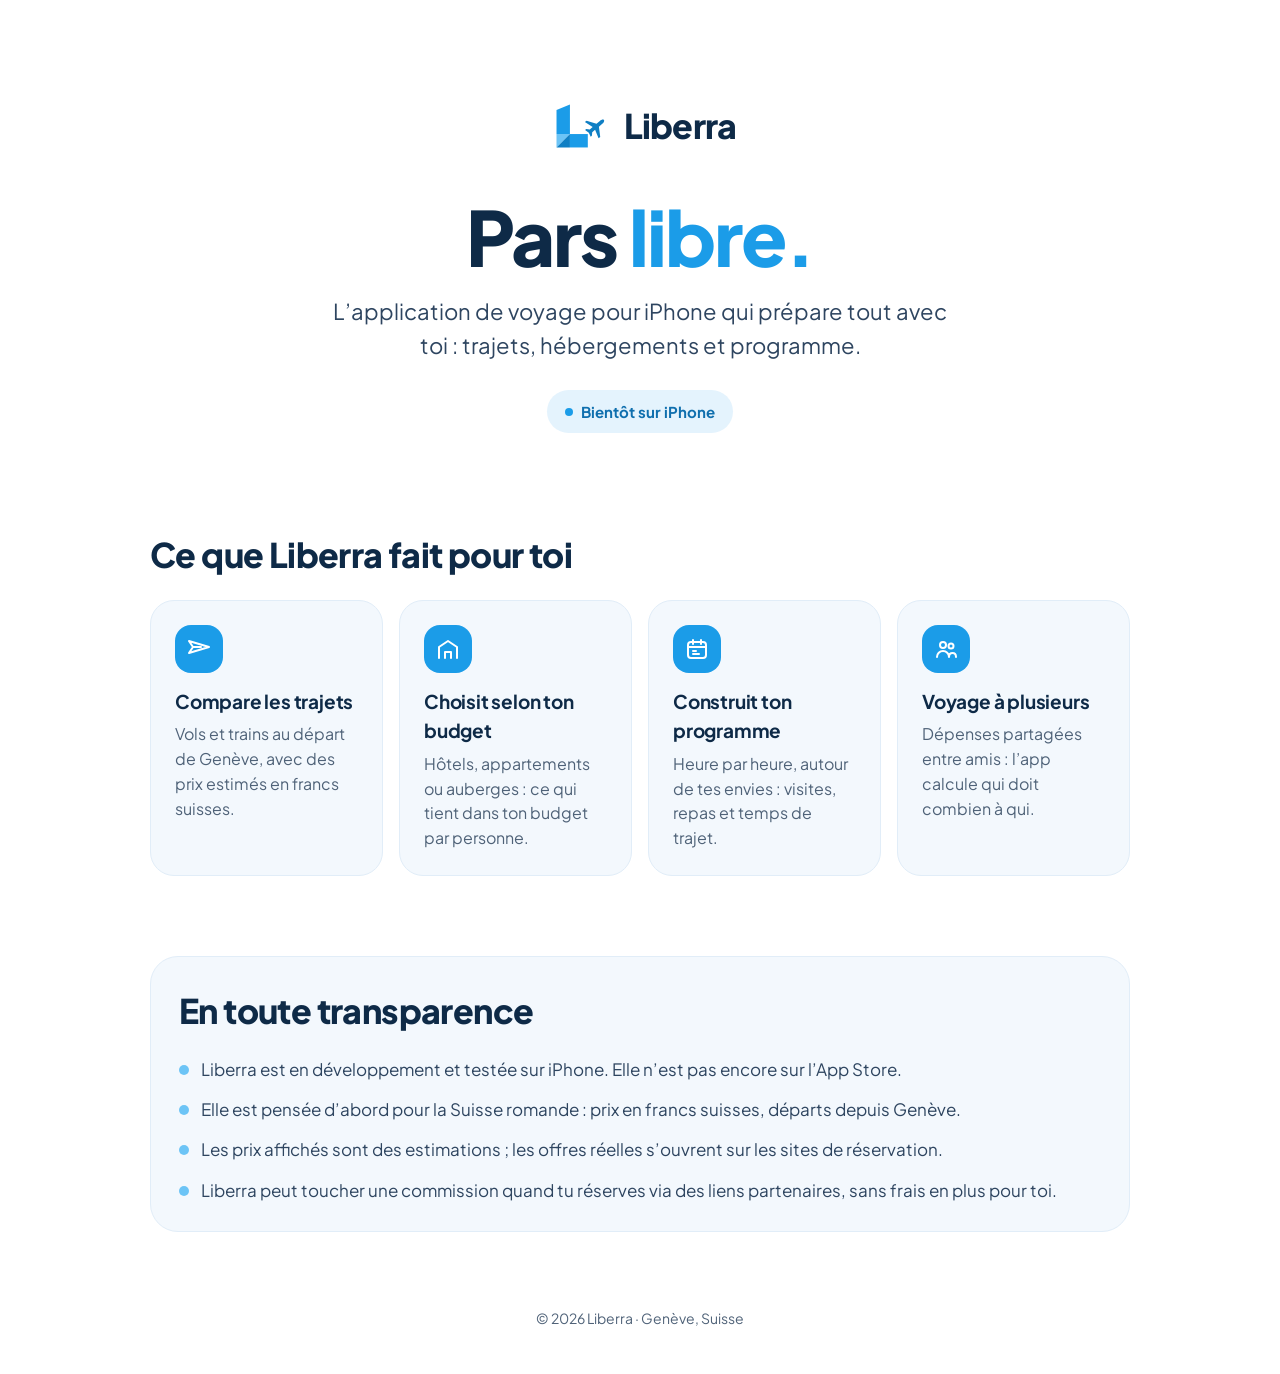
==== index.html @ d96e3d69 "Page de présentation de Liberra" ====
<!doctype html>
<html lang="fr">
<head>
  <meta charset="utf-8">
  <meta name="viewport" content="width=device-width, initial-scale=1, viewport-fit=cover">
  <title>Liberra · Pars libre.</title>
  <meta name="description" content="Liberra, l'application de voyage pour iPhone qui prépare tout avec toi : trajets, hébergements et programme. Bientôt sur iPhone.">
  <meta name="color-scheme" content="light dark">
  <meta name="theme-color" content="#FFFFFF" media="(prefers-color-scheme: light)">
  <meta name="theme-color" content="#0E2A47" media="(prefers-color-scheme: dark)">
  <meta property="og:title" content="Liberra · Pars libre.">
  <meta property="og:description" content="L'application de voyage pour iPhone qui prépare tout avec toi : trajets, hébergements et programme.">
  <meta property="og:type" content="website">
  <link rel="icon" type="image/svg+xml" href="data:image/svg+xml,%3Csvg xmlns='http://www.w3.org/2000/svg' viewBox='0 0 170 170'%3E%3Cg transform='translate(-24 3)'%3E%3Cpolygon points='52,46 82,34 82,100 52,100' fill='%231B9CE8'/%3E%3Cpolygon points='52,100 82,100 52,130' fill='%236CC4F6'/%3E%3Cpolygon points='82,100 82,130 52,130' fill='%230F7FC4'/%3E%3Cpolygon points='82,100 122,100 122,130 82,130' fill='%231B9CE8'/%3E%3Cg transform='translate(142 82) rotate(50) scale(0.7)'%3E%3Cpath d='M0 -30 C4 -30 6 -24 6 -18 L6 -4 L34 14 L34 21 L6 12 L6 24 L14 32 L14 37 L0 33 L-14 37 L-14 32 L-6 24 L-6 12 L-34 21 L-34 14 L-6 -4 L-6 -18 C-6 -24 -4 -30 0 -30 Z' fill='%230F7FC4'/%3E%3C/g%3E%3C/g%3E%3C/svg%3E">
  <link rel="preconnect" href="https://fonts.googleapis.com">
  <link rel="preconnect" href="https://fonts.gstatic.com" crossorigin>
  <link href="https://fonts.googleapis.com/css2?family=Plus+Jakarta+Sans:wght@400;500;600;700;800&display=swap" rel="stylesheet">
  <style>
    :root {
      --azur: #1B9CE8;
      --azur-clair: #6CC4F6;
      --azur-profond: #0F7FC4;
      --nuit: #0E2A47;
      --bg: #FFFFFF;
      --card: #F3F8FD;
      --edge: #E1EDF8;
      --text: #0E2A47;
      --soft: #2E4560;
      --muted: #4F6278;
      --pill-bg: #E4F3FD;
      --pill-text: #0F6FAE;
      color-scheme: light;
    }
    @media (prefers-color-scheme: dark) {
      :root {
        --bg: #0A1F35;
        --card: #11304F;
        --edge: #1C4268;
        --text: #F3F8FD;
        --soft: #D5E5F4;
        --muted: #A9C0D6;
        --pill-bg: #133B60;
        --pill-text: #8FD3FA;
        color-scheme: dark;
      }
    }
    * { box-sizing: border-box; }
    html { -webkit-text-size-adjust: 100%; }
    body {
      margin: 0;
      background: var(--bg);
      color: var(--text);
      font-family: 'Plus Jakarta Sans', -apple-system, BlinkMacSystemFont, 'Segoe UI', Roboto, Helvetica, Arial, sans-serif;
      font-size: 17px;
      line-height: 1.55;
      padding: env(safe-area-inset-top, 0) max(20px, env(safe-area-inset-right, 0)) env(safe-area-inset-bottom, 0) max(20px, env(safe-area-inset-left, 0));
    }
    main { max-width: 980px; margin: 0 auto; }
    header.hero {
      text-align: center;
      padding: 56px 0 40px;
    }
    .brand { display: inline-flex; align-items: center; gap: 4px; }
    .brand svg { width: 76px; height: 76px; }
    .brand span { font-size: 34px; font-weight: 800; letter-spacing: -0.8px; }
    h1 {
      font-size: clamp(44px, 11vw, 76px);
      line-height: 1.02;
      letter-spacing: -2px;
      font-weight: 800;
      margin: 28px 0 0;
    }
    h1 em { font-style: normal; color: var(--azur); }
    .lead {
      font-size: clamp(18px, 4.6vw, 22px);
      color: var(--soft);
      max-width: 640px;
      margin: 18px auto 0;
    }
    .pill {
      display: inline-flex;
      align-items: center;
      gap: 8px;
      margin-top: 28px;
      padding: 10px 18px;
      border-radius: 999px;
      background: var(--pill-bg);
      color: var(--pill-text);
      font-weight: 700;
      font-size: 15px;
    }
    .pill::before { content: ''; width: 8px; height: 8px; border-radius: 50%; background: var(--azur); }
    h2 {
      font-size: clamp(26px, 6vw, 34px);
      letter-spacing: -0.6px;
      margin: 0 0 18px;
      font-weight: 800;
    }
    section { padding: 28px 0; }
    .grid {
      display: grid;
      grid-template-columns: repeat(auto-fit, minmax(220px, 1fr));
      gap: 16px;
    }
    .card {
      background: var(--card);
      border: 1px solid var(--edge);
      border-radius: 24px;
      padding: 24px;
    }
    .icon {
      width: 48px;
      height: 48px;
      border-radius: 16px;
      display: grid;
      place-items: center;
      background: var(--azur);
      color: #FFFFFF;
      margin-bottom: 14px;
    }
    .icon svg { width: 24px; height: 24px; }
    .card h3 { font-size: 19px; margin: 0 0 6px; letter-spacing: -0.2px; }
    .card p { margin: 0; color: var(--muted); font-size: 16px; }
    .clear {
      background: var(--card);
      border: 1px solid var(--edge);
      border-radius: 28px;
      padding: 28px;
    }
    .clear ul { list-style: none; padding: 0; margin: 0; display: grid; gap: 14px; }
    .clear li { display: flex; gap: 12px; color: var(--soft); }
    .clear li::before {
      content: '';
      flex: none;
      width: 10px;
      height: 10px;
      margin-top: 9px;
      border-radius: 50%;
      background: var(--azur-clair);
    }
    footer {
      text-align: center;
      color: var(--muted);
      font-size: 14px;
      padding: 36px 0 44px;
    }
    @media (min-width: 760px) {
      header.hero { padding: 88px 0 56px; }
      section { padding: 40px 0; }
    }
  </style>
</head>
<body>
  <main>
    <header class="hero">
      <div class="brand" aria-label="Liberra">
        <svg xmlns="http://www.w3.org/2000/svg" viewBox="0 0 170 170" aria-hidden="true">
          <g transform="translate(-24 3)">
            <polygon points="52,46 82,34 82,100 52,100" fill="#1B9CE8"/>
            <polygon points="52,100 82,100 52,130" fill="#6CC4F6"/>
            <polygon points="82,100 82,130 52,130" fill="#0F7FC4"/>
            <polygon points="82,100 122,100 122,130 82,130" fill="#1B9CE8"/>
            <g transform="translate(142 82) rotate(50) scale(0.7)">
              <path d="M0 -30 C4 -30 6 -24 6 -18 L6 -4 L34 14 L34 21 L6 12 L6 24 L14 32 L14 37 L0 33 L-14 37 L-14 32 L-6 24 L-6 12 L-34 21 L-34 14 L-6 -4 L-6 -18 C-6 -24 -4 -30 0 -30 Z" fill="#0F7FC4"/>
            </g>
          </g>
        </svg>
        <span>Liberra</span>
      </div>
      <h1>Pars <em>libre.</em></h1>
      <p class="lead">L’application de voyage pour iPhone qui prépare tout avec toi&nbsp;: trajets, hébergements et programme.</p>
      <div class="pill">Bientôt sur iPhone</div>
    </header>

    <section aria-labelledby="fonctions">
      <h2 id="fonctions">Ce que Liberra fait pour toi</h2>
      <div class="grid">
        <article class="card">
          <div class="icon" aria-hidden="true">
            <svg viewBox="0 0 24 24" fill="none" stroke="currentColor" stroke-width="2" stroke-linecap="round" stroke-linejoin="round"><path d="M2 16l20-6-20-6 4 6-4 6z"/><path d="M6 10h8"/></svg>
          </div>
          <h3>Compare les trajets</h3>
          <p>Vols et trains au départ de Genève, avec des prix estimés en francs suisses.</p>
        </article>
        <article class="card">
          <div class="icon" aria-hidden="true">
            <svg viewBox="0 0 24 24" fill="none" stroke="currentColor" stroke-width="2" stroke-linecap="round" stroke-linejoin="round"><path d="M3 21V10l9-6 9 6v11"/><path d="M9 21v-6h6v6"/></svg>
          </div>
          <h3>Choisit selon ton budget</h3>
          <p>Hôtels, appartements ou auberges : ce qui tient dans ton budget par personne.</p>
        </article>
        <article class="card">
          <div class="icon" aria-hidden="true">
            <svg viewBox="0 0 24 24" fill="none" stroke="currentColor" stroke-width="2" stroke-linecap="round" stroke-linejoin="round"><rect x="3" y="5" width="18" height="16" rx="3"/><path d="M3 10h18M8 3v4M16 3v4M8 14h3M8 17h6"/></svg>
          </div>
          <h3>Construit ton programme</h3>
          <p>Heure par heure, autour de tes envies : visites, repas et temps de trajet.</p>
        </article>
        <article class="card">
          <div class="icon" aria-hidden="true">
            <svg viewBox="0 0 24 24" fill="none" stroke="currentColor" stroke-width="2" stroke-linecap="round" stroke-linejoin="round"><circle cx="9" cy="8" r="3"/><circle cx="17" cy="9" r="2.5"/><path d="M3 20c0-3.3 2.7-6 6-6s6 2.7 6 6M15 20c0-2.2 1.3-4 3.5-4S22 17.8 22 20"/></svg>
          </div>
          <h3>Voyage à plusieurs</h3>
          <p>Dépenses partagées entre amis : l’app calcule qui doit combien à qui.</p>
        </article>
      </div>
    </section>

    <section aria-labelledby="transparence">
      <div class="clear">
        <h2 id="transparence">En toute transparence</h2>
        <ul>
          <li>Liberra est en développement et testée sur iPhone. Elle n’est pas encore sur l’App Store.</li>
          <li>Elle est pensée d’abord pour la Suisse romande : prix en francs suisses, départs depuis Genève.</li>
          <li>Les prix affichés sont des estimations ; les offres réelles s’ouvrent sur les sites de réservation.</li>
          <li>Liberra peut toucher une commission quand tu réserves via des liens partenaires, sans frais en plus pour toi.</li>
        </ul>
      </div>
    </section>
  </main>
  <footer>© 2026 Liberra · Genève, Suisse</footer>
</body>
</html>
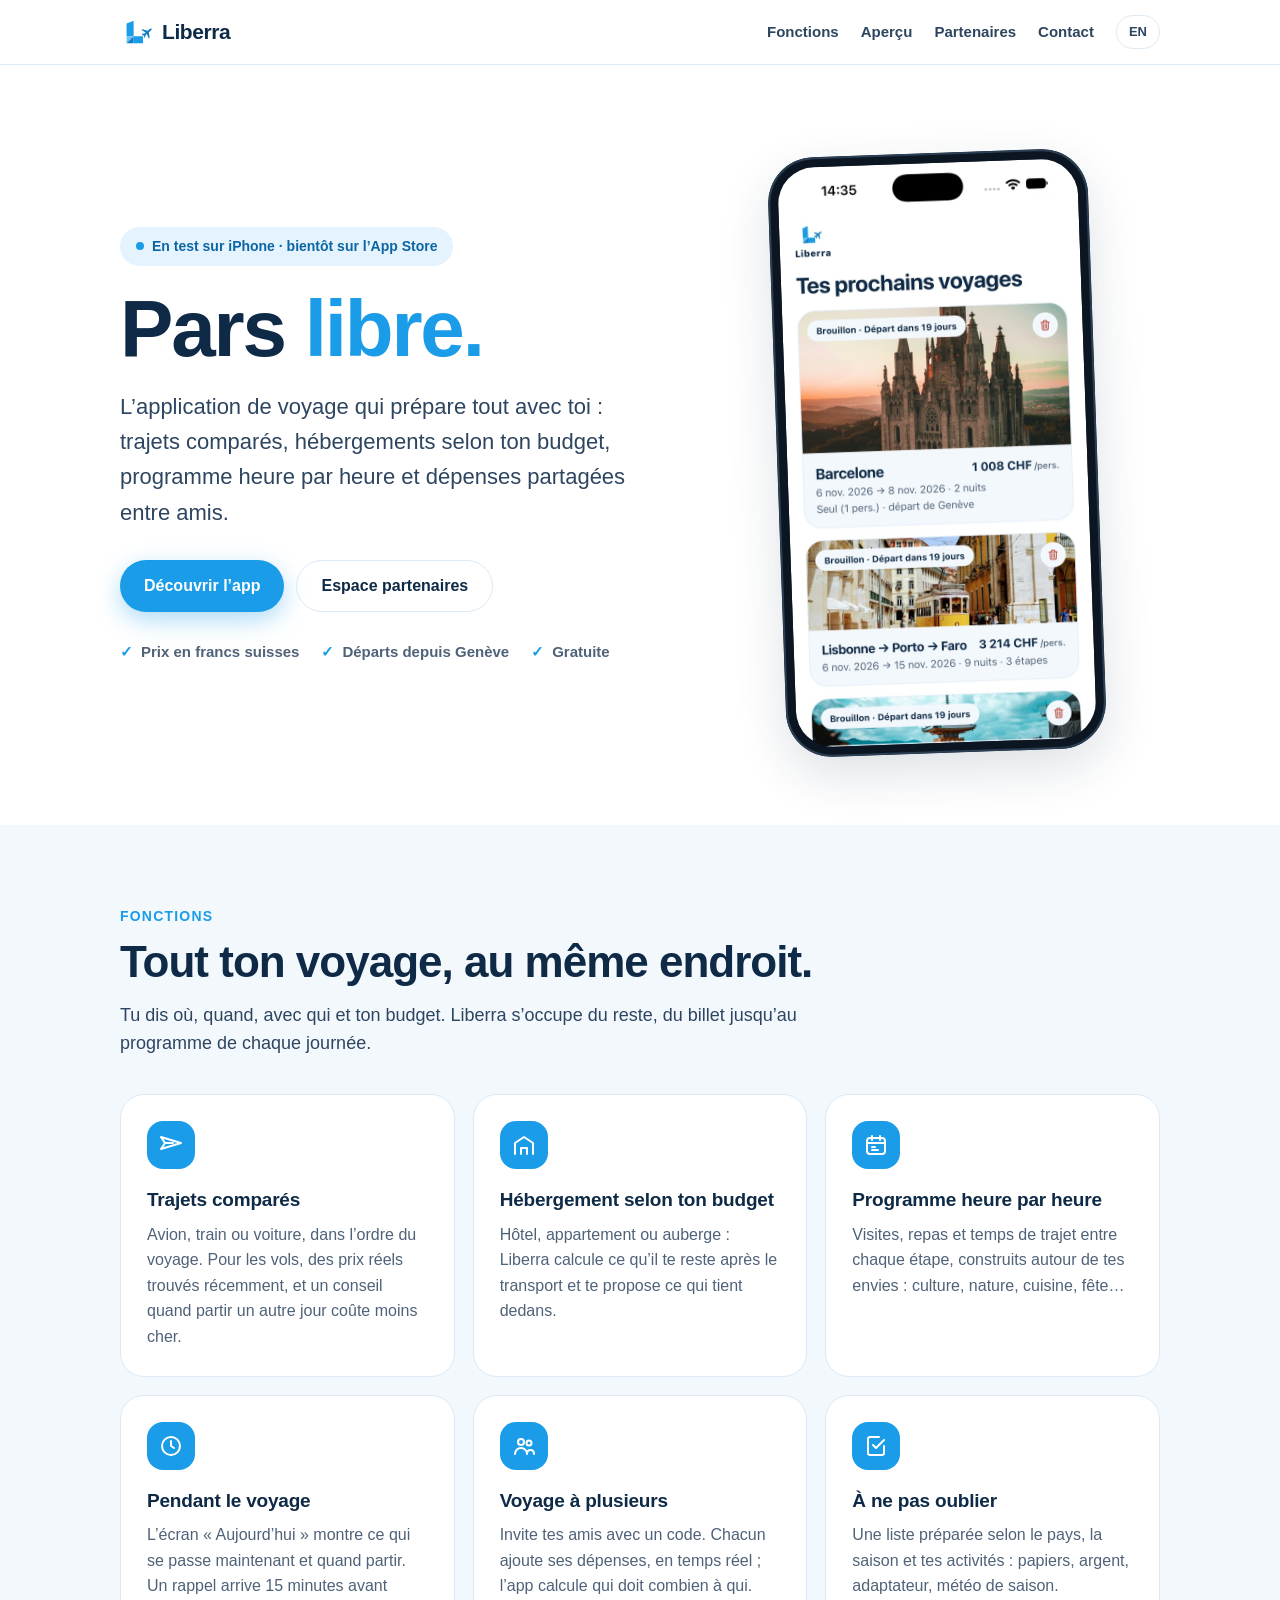
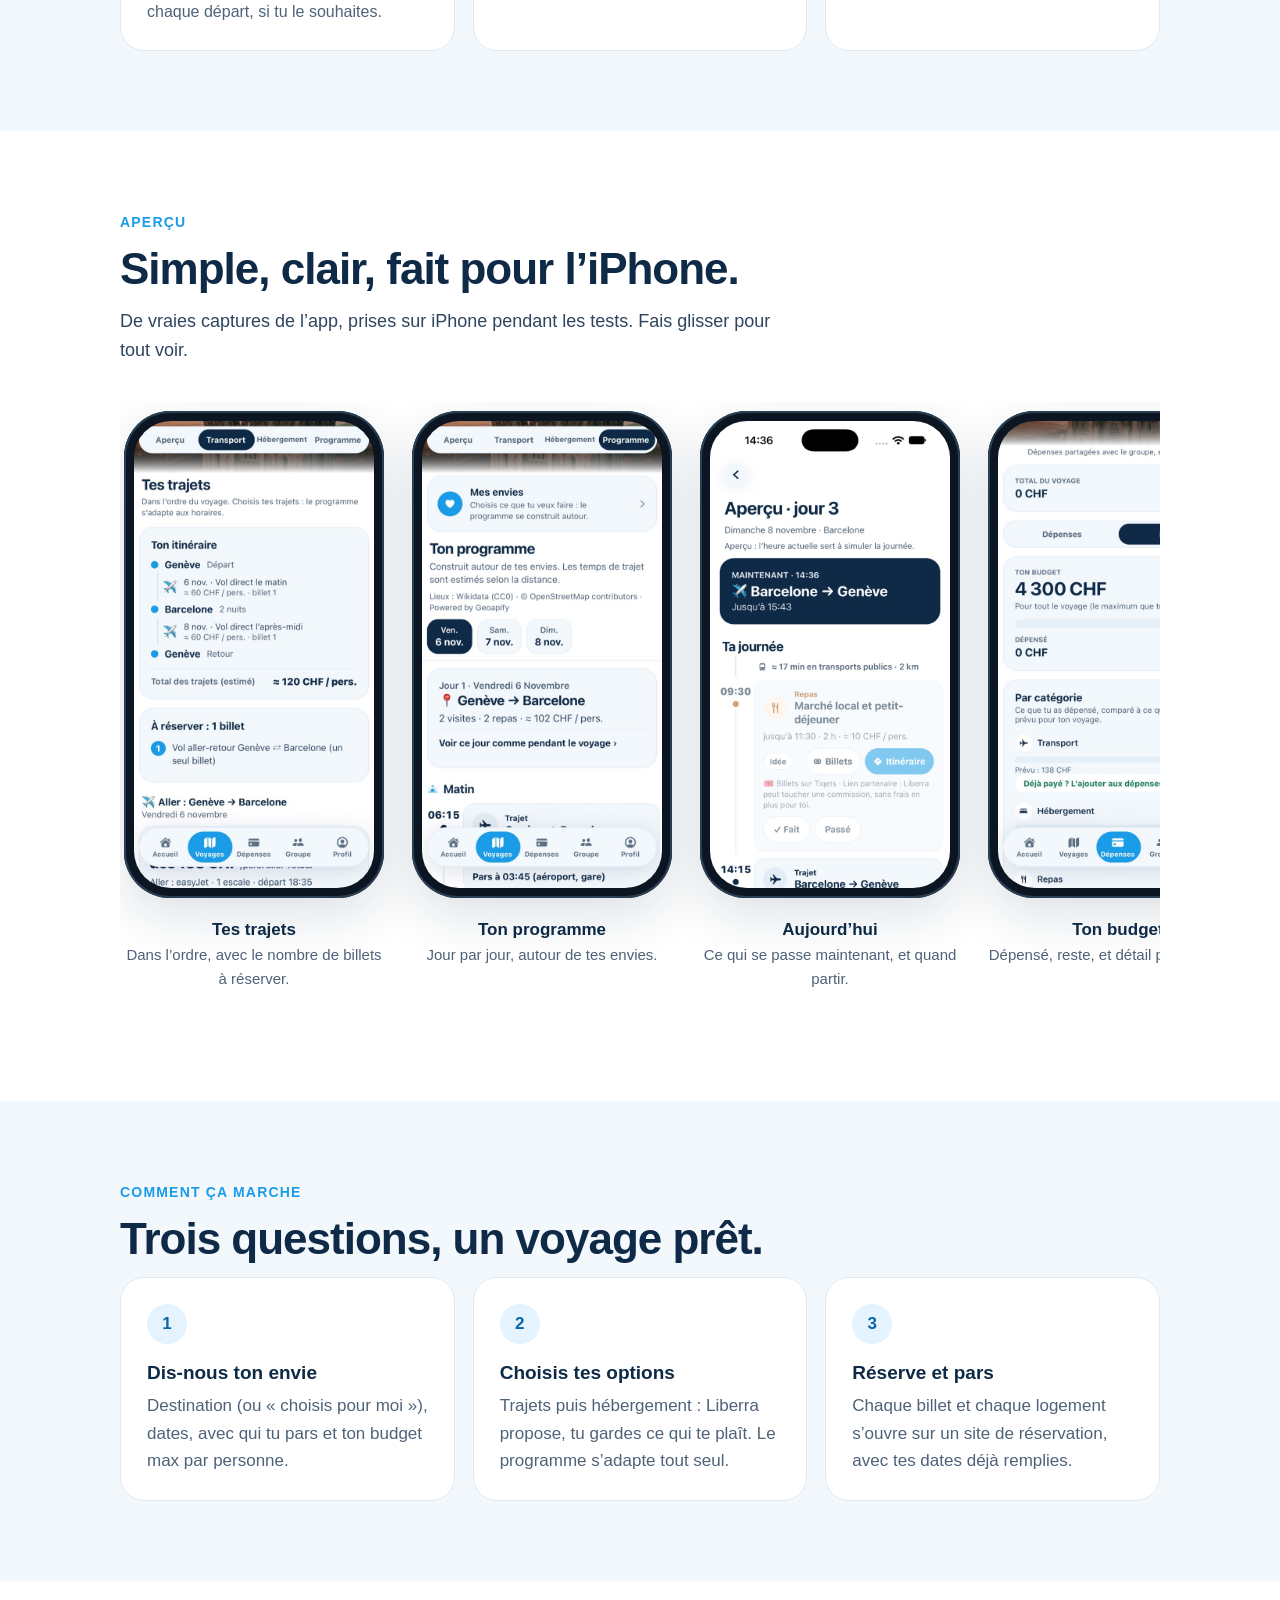
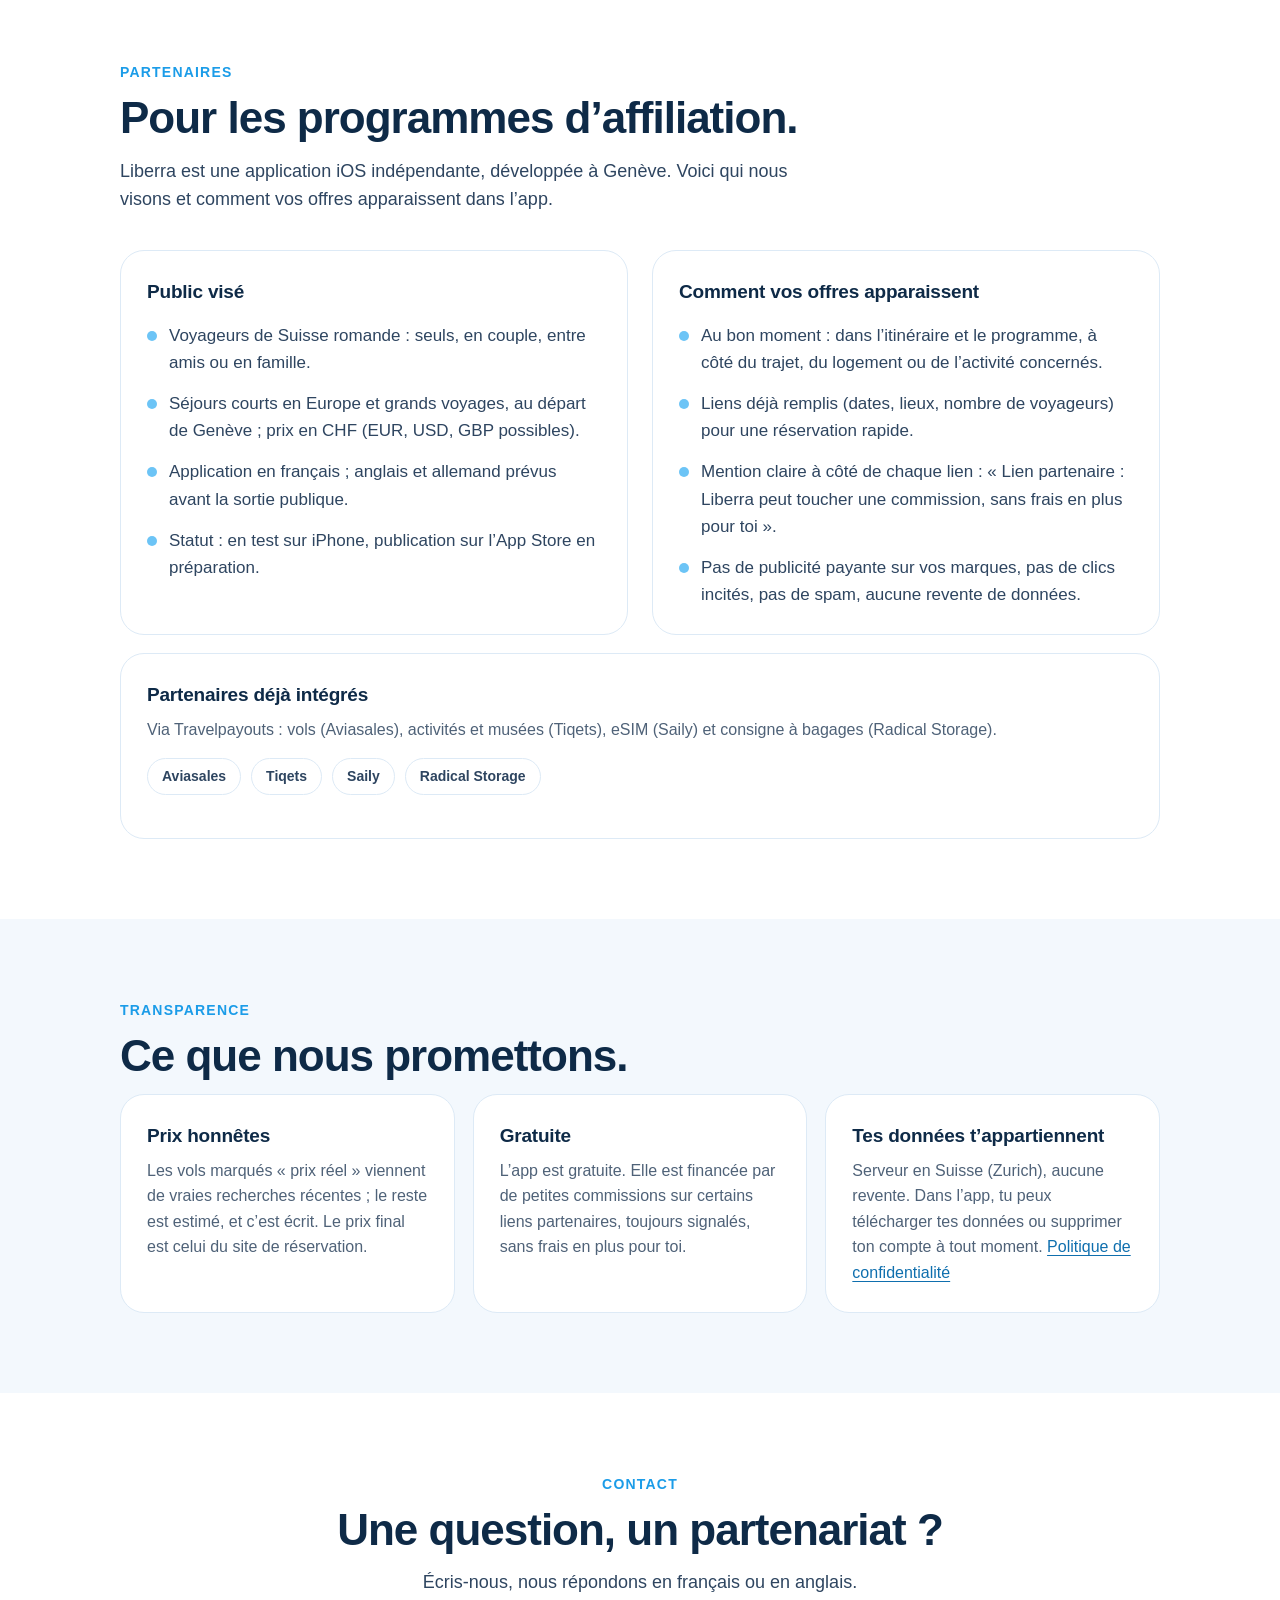
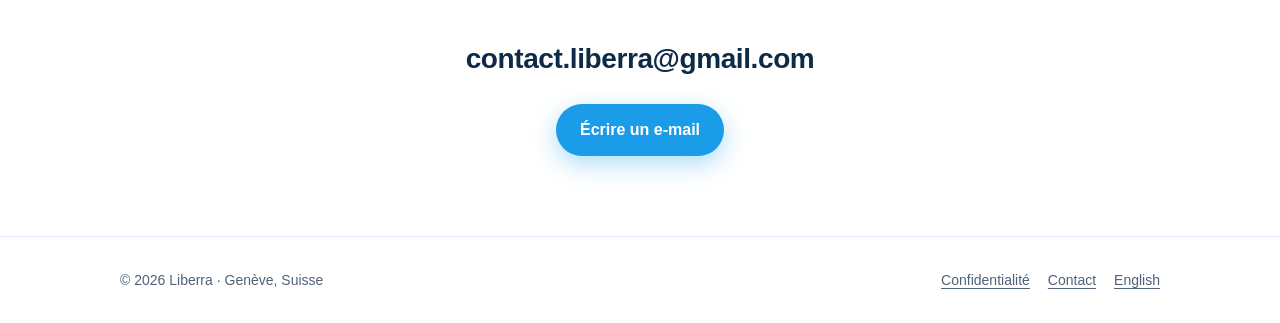
==== commit 58900436: "Page complète : français et anglais, captures de l'app, espace partenaires, contact, politique de co" ====
--- a/index.html
+++ b/index.html
@@ -4,220 +4,206 @@
   <meta charset="utf-8">
   <meta name="viewport" content="width=device-width, initial-scale=1, viewport-fit=cover">
   <title>Liberra · Pars libre.</title>
-  <meta name="description" content="Liberra, l'application de voyage pour iPhone qui prépare tout avec toi : trajets, hébergements et programme. Bientôt sur iPhone.">
+  <meta name="description" content="Liberra, l’application de voyage pour iPhone : trajets comparés, hébergements selon ton budget, programme heure par heure et dépenses partagées entre amis.">
   <meta name="color-scheme" content="light dark">
   <meta name="theme-color" content="#FFFFFF" media="(prefers-color-scheme: light)">
-  <meta name="theme-color" content="#0E2A47" media="(prefers-color-scheme: dark)">
+  <meta name="theme-color" content="#0A1520" media="(prefers-color-scheme: dark)">
   <meta property="og:title" content="Liberra · Pars libre.">
-  <meta property="og:description" content="L'application de voyage pour iPhone qui prépare tout avec toi : trajets, hébergements et programme.">
+  <meta property="og:description" content="L’application de voyage pour iPhone qui prépare tout avec toi : trajets, hébergements, programme et dépenses du groupe.">
   <meta property="og:type" content="website">
+  <meta property="og:image" content="https://waly2007.github.io/liberra-site/img/accueil.jpg">
+  <link rel="alternate" hreflang="fr" href="https://waly2007.github.io/liberra-site/">
+  <link rel="alternate" hreflang="en" href="https://waly2007.github.io/liberra-site/en/">
   <link rel="icon" type="image/svg+xml" href="data:image/svg+xml,%3Csvg xmlns='http://www.w3.org/2000/svg' viewBox='0 0 170 170'%3E%3Cg transform='translate(-24 3)'%3E%3Cpolygon points='52,46 82,34 82,100 52,100' fill='%231B9CE8'/%3E%3Cpolygon points='52,100 82,100 52,130' fill='%236CC4F6'/%3E%3Cpolygon points='82,100 82,130 52,130' fill='%230F7FC4'/%3E%3Cpolygon points='82,100 122,100 122,130 82,130' fill='%231B9CE8'/%3E%3Cg transform='translate(142 82) rotate(50) scale(0.7)'%3E%3Cpath d='M0 -30 C4 -30 6 -24 6 -18 L6 -4 L34 14 L34 21 L6 12 L6 24 L14 32 L14 37 L0 33 L-14 37 L-14 32 L-6 24 L-6 12 L-34 21 L-34 14 L-6 -4 L-6 -18 C-6 -24 -4 -30 0 -30 Z' fill='%230F7FC4'/%3E%3C/g%3E%3C/g%3E%3C/svg%3E">
-  <link rel="preconnect" href="https://fonts.googleapis.com">
-  <link rel="preconnect" href="https://fonts.gstatic.com" crossorigin>
-  <link href="https://fonts.googleapis.com/css2?family=Plus+Jakarta+Sans:wght@400;500;600;700;800&display=swap" rel="stylesheet">
-  <style>
-    :root {
-      --azur: #1B9CE8;
-      --azur-clair: #6CC4F6;
-      --azur-profond: #0F7FC4;
-      --nuit: #0E2A47;
-      --bg: #FFFFFF;
-      --card: #F3F8FD;
-      --edge: #E1EDF8;
-      --text: #0E2A47;
-      --soft: #2E4560;
-      --muted: #4F6278;
-      --pill-bg: #E4F3FD;
-      --pill-text: #0F6FAE;
-      color-scheme: light;
-    }
-    @media (prefers-color-scheme: dark) {
-      :root {
-        --bg: #0A1F35;
-        --card: #11304F;
-        --edge: #1C4268;
-        --text: #F3F8FD;
-        --soft: #D5E5F4;
-        --muted: #A9C0D6;
-        --pill-bg: #133B60;
-        --pill-text: #8FD3FA;
-        color-scheme: dark;
-      }
-    }
-    * { box-sizing: border-box; }
-    html { -webkit-text-size-adjust: 100%; }
-    body {
-      margin: 0;
-      background: var(--bg);
-      color: var(--text);
-      font-family: 'Plus Jakarta Sans', -apple-system, BlinkMacSystemFont, 'Segoe UI', Roboto, Helvetica, Arial, sans-serif;
-      font-size: 17px;
-      line-height: 1.55;
-      padding: env(safe-area-inset-top, 0) max(20px, env(safe-area-inset-right, 0)) env(safe-area-inset-bottom, 0) max(20px, env(safe-area-inset-left, 0));
-    }
-    main { max-width: 980px; margin: 0 auto; }
-    header.hero {
-      text-align: center;
-      padding: 56px 0 40px;
-    }
-    .brand { display: inline-flex; align-items: center; gap: 4px; }
-    .brand svg { width: 76px; height: 76px; }
-    .brand span { font-size: 34px; font-weight: 800; letter-spacing: -0.8px; }
-    h1 {
-      font-size: clamp(44px, 11vw, 76px);
-      line-height: 1.02;
-      letter-spacing: -2px;
-      font-weight: 800;
-      margin: 28px 0 0;
-    }
-    h1 em { font-style: normal; color: var(--azur); }
-    .lead {
-      font-size: clamp(18px, 4.6vw, 22px);
-      color: var(--soft);
-      max-width: 640px;
-      margin: 18px auto 0;
-    }
-    .pill {
-      display: inline-flex;
-      align-items: center;
-      gap: 8px;
-      margin-top: 28px;
-      padding: 10px 18px;
-      border-radius: 999px;
-      background: var(--pill-bg);
-      color: var(--pill-text);
-      font-weight: 700;
-      font-size: 15px;
-    }
-    .pill::before { content: ''; width: 8px; height: 8px; border-radius: 50%; background: var(--azur); }
-    h2 {
-      font-size: clamp(26px, 6vw, 34px);
-      letter-spacing: -0.6px;
-      margin: 0 0 18px;
-      font-weight: 800;
-    }
-    section { padding: 28px 0; }
-    .grid {
-      display: grid;
-      grid-template-columns: repeat(auto-fit, minmax(220px, 1fr));
-      gap: 16px;
-    }
-    .card {
-      background: var(--card);
-      border: 1px solid var(--edge);
-      border-radius: 24px;
-      padding: 24px;
-    }
-    .icon {
-      width: 48px;
-      height: 48px;
-      border-radius: 16px;
-      display: grid;
-      place-items: center;
-      background: var(--azur);
-      color: #FFFFFF;
-      margin-bottom: 14px;
-    }
-    .icon svg { width: 24px; height: 24px; }
-    .card h3 { font-size: 19px; margin: 0 0 6px; letter-spacing: -0.2px; }
-    .card p { margin: 0; color: var(--muted); font-size: 16px; }
-    .clear {
-      background: var(--card);
-      border: 1px solid var(--edge);
-      border-radius: 28px;
-      padding: 28px;
-    }
-    .clear ul { list-style: none; padding: 0; margin: 0; display: grid; gap: 14px; }
-    .clear li { display: flex; gap: 12px; color: var(--soft); }
-    .clear li::before {
-      content: '';
-      flex: none;
-      width: 10px;
-      height: 10px;
-      margin-top: 9px;
-      border-radius: 50%;
-      background: var(--azur-clair);
-    }
-    footer {
-      text-align: center;
-      color: var(--muted);
-      font-size: 14px;
-      padding: 36px 0 44px;
-    }
-    @media (min-width: 760px) {
-      header.hero { padding: 88px 0 56px; }
-      section { padding: 40px 0; }
-    }
-  </style>
+  <link rel="stylesheet" href="style.css?v=2">
 </head>
 <body>
+  <header class="top">
+    <div class="wrap">
+      <a class="logo" href="#" aria-label="Liberra, accueil">
+        <svg xmlns="http://www.w3.org/2000/svg" viewBox="0 0 170 170" aria-hidden="true"><g transform="translate(-24 3)"><polygon points="52,46 82,34 82,100 52,100" fill="#1B9CE8"/><polygon points="52,100 82,100 52,130" fill="#6CC4F6"/><polygon points="82,100 82,130 52,130" fill="#0F7FC4"/><polygon points="82,100 122,100 122,130 82,130" fill="#1B9CE8"/><g transform="translate(142 82) rotate(50) scale(0.7)"><path d="M0 -30 C4 -30 6 -24 6 -18 L6 -4 L34 14 L34 21 L6 12 L6 24 L14 32 L14 37 L0 33 L-14 37 L-14 32 L-6 24 L-6 12 L-34 21 L-34 14 L-6 -4 L-6 -18 C-6 -24 -4 -30 0 -30 Z" fill="#0F7FC4"/></g></g></svg>
+        Liberra
+      </a>
+      <nav class="nav" aria-label="Menu">
+        <a class="hide-sm" href="#fonctions">Fonctions</a>
+        <a class="hide-sm" href="#apercu">Aperçu</a>
+        <a class="hide-sm" href="#partenaires">Partenaires</a>
+        <a href="#contact">Contact</a>
+        <a class="lang" href="en/" hreflang="en" lang="en">EN</a>
+      </nav>
+    </div>
+  </header>
+
   <main>
-    <header class="hero">
-      <div class="brand" aria-label="Liberra">
-        <svg xmlns="http://www.w3.org/2000/svg" viewBox="0 0 170 170" aria-hidden="true">
-          <g transform="translate(-24 3)">
-            <polygon points="52,46 82,34 82,100 52,100" fill="#1B9CE8"/>
-            <polygon points="52,100 82,100 52,130" fill="#6CC4F6"/>
-            <polygon points="82,100 82,130 52,130" fill="#0F7FC4"/>
-            <polygon points="82,100 122,100 122,130 82,130" fill="#1B9CE8"/>
-            <g transform="translate(142 82) rotate(50) scale(0.7)">
-              <path d="M0 -30 C4 -30 6 -24 6 -18 L6 -4 L34 14 L34 21 L6 12 L6 24 L14 32 L14 37 L0 33 L-14 37 L-14 32 L-6 24 L-6 12 L-34 21 L-34 14 L-6 -4 L-6 -18 C-6 -24 -4 -30 0 -30 Z" fill="#0F7FC4"/>
-            </g>
-          </g>
-        </svg>
-        <span>Liberra</span>
-      </div>
-      <h1>Pars <em>libre.</em></h1>
-      <p class="lead">L’application de voyage pour iPhone qui prépare tout avec toi&nbsp;: trajets, hébergements et programme.</p>
-      <div class="pill">Bientôt sur iPhone</div>
-    </header>
-
-    <section aria-labelledby="fonctions">
-      <h2 id="fonctions">Ce que Liberra fait pour toi</h2>
-      <div class="grid">
-        <article class="card">
-          <div class="icon" aria-hidden="true">
-            <svg viewBox="0 0 24 24" fill="none" stroke="currentColor" stroke-width="2" stroke-linecap="round" stroke-linejoin="round"><path d="M2 16l20-6-20-6 4 6-4 6z"/><path d="M6 10h8"/></svg>
+    <section class="hero">
+      <div class="wrap">
+        <div>
+          <span class="eyebrow">En test sur iPhone · bientôt sur l’App Store</span>
+          <h1>Pars <em>libre.</em></h1>
+          <p class="lead">L’application de voyage qui prépare tout avec toi&nbsp;: trajets comparés, hébergements selon ton budget, programme heure par heure et dépenses partagées entre amis.</p>
+          <div class="actions">
+            <a class="btn primary" href="#apercu">Découvrir l’app</a>
+            <a class="btn ghost" href="#partenaires">Espace partenaires</a>
           </div>
-          <h3>Compare les trajets</h3>
-          <p>Vols et trains au départ de Genève, avec des prix estimés en francs suisses.</p>
+          <ul class="facts">
+            <li>Prix en francs suisses</li>
+            <li>Départs depuis Genève</li>
+            <li>Gratuite</li>
+          </ul>
+        </div>
+        <div class="phone"><img src="img/accueil.jpg" width="640" height="1391" alt="Écran d’accueil de Liberra : les prochains voyages (Barcelone, Lisbonne, Porto, Faro) avec leur prix par personne."></div>
+      </div>
+    </section>
+
+    <section id="fonctions" class="alt">
+      <div class="wrap">
+        <p class="kicker">Fonctions</p>
+        <h2>Tout ton voyage, au même endroit.</h2>
+        <p class="intro">Tu dis où, quand, avec qui et ton budget. Liberra s’occupe du reste, du billet jusqu’au programme de chaque journée.</p>
+        <div class="grid">
+          <article class="card">
+            <div class="icon" aria-hidden="true"><svg viewBox="0 0 24 24" fill="none" stroke="currentColor" stroke-width="2" stroke-linecap="round" stroke-linejoin="round"><path d="M2 16l20-6-20-6 4 6-4 6z"/><path d="M6 10h8"/></svg></div>
+            <h3>Trajets comparés</h3>
+            <p>Avion, train ou voiture, dans l’ordre du voyage. Pour les vols, des prix réels trouvés récemment, et un conseil quand partir un autre jour coûte moins cher.</p>
+          </article>
+          <article class="card">
+            <div class="icon" aria-hidden="true"><svg viewBox="0 0 24 24" fill="none" stroke="currentColor" stroke-width="2" stroke-linecap="round" stroke-linejoin="round"><path d="M3 21V10l9-6 9 6v11"/><path d="M9 21v-6h6v6"/></svg></div>
+            <h3>Hébergement selon ton budget</h3>
+            <p>Hôtel, appartement ou auberge&nbsp;: Liberra calcule ce qu’il te reste après le transport et te propose ce qui tient dedans.</p>
+          </article>
+          <article class="card">
+            <div class="icon" aria-hidden="true"><svg viewBox="0 0 24 24" fill="none" stroke="currentColor" stroke-width="2" stroke-linecap="round" stroke-linejoin="round"><rect x="3" y="5" width="18" height="16" rx="3"/><path d="M3 10h18M8 3v4M16 3v4M8 14h3M8 17h6"/></svg></div>
+            <h3>Programme heure par heure</h3>
+            <p>Visites, repas et temps de trajet entre chaque étape, construits autour de tes envies&nbsp;: culture, nature, cuisine, fête…</p>
+          </article>
+          <article class="card">
+            <div class="icon" aria-hidden="true"><svg viewBox="0 0 24 24" fill="none" stroke="currentColor" stroke-width="2" stroke-linecap="round" stroke-linejoin="round"><circle cx="12" cy="12" r="9"/><path d="M12 7v5l3 2"/></svg></div>
+            <h3>Pendant le voyage</h3>
+            <p>L’écran «&nbsp;Aujourd’hui&nbsp;» montre ce qui se passe maintenant et quand partir. Un rappel arrive 15 minutes avant chaque départ, si tu le souhaites.</p>
+          </article>
+          <article class="card">
+            <div class="icon" aria-hidden="true"><svg viewBox="0 0 24 24" fill="none" stroke="currentColor" stroke-width="2" stroke-linecap="round" stroke-linejoin="round"><circle cx="9" cy="8" r="3"/><circle cx="17" cy="9" r="2.5"/><path d="M3 20c0-3.3 2.7-6 6-6s6 2.7 6 6M15 20c0-2.2 1.3-4 3.5-4S22 17.8 22 20"/></svg></div>
+            <h3>Voyage à plusieurs</h3>
+            <p>Invite tes amis avec un code. Chacun ajoute ses dépenses, en temps réel&nbsp;; l’app calcule qui doit combien à qui.</p>
+          </article>
+          <article class="card">
+            <div class="icon" aria-hidden="true"><svg viewBox="0 0 24 24" fill="none" stroke="currentColor" stroke-width="2" stroke-linecap="round" stroke-linejoin="round"><path d="M9 11l3 3 8-8"/><path d="M20 12v7a2 2 0 0 1-2 2H6a2 2 0 0 1-2-2V5a2 2 0 0 1 2-2h9"/></svg></div>
+            <h3>À ne pas oublier</h3>
+            <p>Une liste préparée selon le pays, la saison et tes activités&nbsp;: papiers, argent, adaptateur, météo de saison.</p>
+          </article>
+        </div>
+      </div>
+    </section>
+
+    <section id="apercu">
+      <div class="wrap">
+        <p class="kicker">Aperçu</p>
+        <h2>Simple, clair, fait pour l’iPhone.</h2>
+        <p class="intro">De vraies captures de l’app, prises sur iPhone pendant les tests. Fais glisser pour tout voir.</p>
+      </div>
+      <div class="wrap">
+        <div class="gallery" tabindex="0" aria-label="Captures de l’app">
+          <figure>
+            <div class="phone"><img src="img/trajets.jpg" width="640" height="1200" loading="lazy" alt="Onglet Transport : itinéraire Genève, Barcelone, Genève et nombre de billets à réserver."></div>
+            <figcaption>Tes trajets<span>Dans l’ordre, avec le nombre de billets à réserver.</span></figcaption>
+          </figure>
+          <figure>
+            <div class="phone"><img src="img/programme.jpg" width="640" height="1200" loading="lazy" alt="Onglet Programme : envies, choix du jour et programme du matin."></div>
+            <figcaption>Ton programme<span>Jour par jour, autour de tes envies.</span></figcaption>
+          </figure>
+          <figure>
+            <div class="phone"><img src="img/aujourdhui.jpg" width="640" height="1391" loading="lazy" alt="Écran Aujourd’hui : activité en cours, prochaine activité et heure de départ conseillée."></div>
+            <figcaption>Aujourd’hui<span>Ce qui se passe maintenant, et quand partir.</span></figcaption>
+          </figure>
+          <figure>
+            <div class="phone"><img src="img/budget.jpg" width="640" height="1200" loading="lazy" alt="Onglet Dépenses : budget du voyage, dépensé, reste, et détail par catégorie."></div>
+            <figcaption>Ton budget<span>Dépensé, reste, et détail par catégorie.</span></figcaption>
+          </figure>
+        </div>
+      </div>
+    </section>
+
+    <section class="alt">
+      <div class="wrap">
+        <p class="kicker">Comment ça marche</p>
+        <h2>Trois questions, un voyage prêt.</h2>
+        <ol class="steps">
+          <li><strong>Dis-nous ton envie</strong><span>Destination (ou «&nbsp;choisis pour moi&nbsp;»), dates, avec qui tu pars et ton budget max par personne.</span></li>
+          <li><strong>Choisis tes options</strong><span>Trajets puis hébergement&nbsp;: Liberra propose, tu gardes ce qui te plaît. Le programme s’adapte tout seul.</span></li>
+          <li><strong>Réserve et pars</strong><span>Chaque billet et chaque logement s’ouvre sur un site de réservation, avec tes dates déjà remplies.</span></li>
+        </ol>
+      </div>
+    </section>
+
+    <section id="partenaires">
+      <div class="wrap">
+        <p class="kicker">Partenaires</p>
+        <h2>Pour les programmes d’affiliation.</h2>
+        <p class="intro">Liberra est une application iOS indépendante, développée à Genève. Voici qui nous visons et comment vos offres apparaissent dans l’app.</p>
+        <div class="split">
+          <article class="card">
+            <h3>Public visé</h3>
+            <ul class="list">
+              <li>Voyageurs de Suisse romande&nbsp;: seuls, en couple, entre amis ou en famille.</li>
+              <li>Séjours courts en Europe et grands voyages, au départ de Genève&nbsp;; prix en CHF (EUR, USD, GBP possibles).</li>
+              <li>Application en français&nbsp;; anglais et allemand prévus avant la sortie publique.</li>
+              <li>Statut&nbsp;: en test sur iPhone, publication sur l’App Store en préparation.</li>
+            </ul>
+          </article>
+          <article class="card">
+            <h3>Comment vos offres apparaissent</h3>
+            <ul class="list">
+              <li>Au bon moment&nbsp;: dans l’itinéraire et le programme, à côté du trajet, du logement ou de l’activité concernés.</li>
+              <li>Liens déjà remplis (dates, lieux, nombre de voyageurs) pour une réservation rapide.</li>
+              <li>Mention claire à côté de chaque lien&nbsp;: «&nbsp;Lien partenaire&nbsp;: Liberra peut toucher une commission, sans frais en plus pour toi&nbsp;».</li>
+              <li>Pas de publicité payante sur vos marques, pas de clics incités, pas de spam, aucune revente de données.</li>
+            </ul>
+          </article>
+        </div>
+        <article class="card" style="margin-top:18px">
+          <h3>Partenaires déjà intégrés</h3>
+          <p>Via Travelpayouts&nbsp;: vols (Aviasales), activités et musées (Tiqets), eSIM (Saily) et consigne à bagages (Radical Storage).</p>
+          <ul class="partners" aria-label="Partenaires">
+            <li>Aviasales</li><li>Tiqets</li><li>Saily</li><li>Radical Storage</li>
+          </ul>
         </article>
-        <article class="card">
-          <div class="icon" aria-hidden="true">
-            <svg viewBox="0 0 24 24" fill="none" stroke="currentColor" stroke-width="2" stroke-linecap="round" stroke-linejoin="round"><path d="M3 21V10l9-6 9 6v11"/><path d="M9 21v-6h6v6"/></svg>
-          </div>
-          <h3>Choisit selon ton budget</h3>
-          <p>Hôtels, appartements ou auberges : ce qui tient dans ton budget par personne.</p>
-        </article>
-        <article class="card">
-          <div class="icon" aria-hidden="true">
-            <svg viewBox="0 0 24 24" fill="none" stroke="currentColor" stroke-width="2" stroke-linecap="round" stroke-linejoin="round"><rect x="3" y="5" width="18" height="16" rx="3"/><path d="M3 10h18M8 3v4M16 3v4M8 14h3M8 17h6"/></svg>
-          </div>
-          <h3>Construit ton programme</h3>
-          <p>Heure par heure, autour de tes envies : visites, repas et temps de trajet.</p>
-        </article>
-        <article class="card">
-          <div class="icon" aria-hidden="true">
-            <svg viewBox="0 0 24 24" fill="none" stroke="currentColor" stroke-width="2" stroke-linecap="round" stroke-linejoin="round"><circle cx="9" cy="8" r="3"/><circle cx="17" cy="9" r="2.5"/><path d="M3 20c0-3.3 2.7-6 6-6s6 2.7 6 6M15 20c0-2.2 1.3-4 3.5-4S22 17.8 22 20"/></svg>
-          </div>
-          <h3>Voyage à plusieurs</h3>
-          <p>Dépenses partagées entre amis : l’app calcule qui doit combien à qui.</p>
-        </article>
-      </div>
-    </section>
-
-    <section aria-labelledby="transparence">
-      <div class="clear">
-        <h2 id="transparence">En toute transparence</h2>
-        <ul>
-          <li>Liberra est en développement et testée sur iPhone. Elle n’est pas encore sur l’App Store.</li>
-          <li>Elle est pensée d’abord pour la Suisse romande : prix en francs suisses, départs depuis Genève.</li>
-          <li>Les prix affichés sont des estimations ; les offres réelles s’ouvrent sur les sites de réservation.</li>
-          <li>Liberra peut toucher une commission quand tu réserves via des liens partenaires, sans frais en plus pour toi.</li>
-        </ul>
+      </div>
+    </section>
+
+    <section class="alt">
+      <div class="wrap">
+        <p class="kicker">Transparence</p>
+        <h2>Ce que nous promettons.</h2>
+        <div class="grid">
+          <article class="card"><h3>Prix honnêtes</h3><p>Les vols marqués «&nbsp;prix réel&nbsp;» viennent de vraies recherches récentes&nbsp;; le reste est estimé, et c’est écrit. Le prix final est celui du site de réservation.</p></article>
+          <article class="card"><h3>Gratuite</h3><p>L’app est gratuite. Elle est financée par de petites commissions sur certains liens partenaires, toujours signalés, sans frais en plus pour toi.</p></article>
+          <article class="card"><h3>Tes données t’appartiennent</h3><p>Serveur en Suisse (Zurich), aucune revente. Dans l’app, tu peux télécharger tes données ou supprimer ton compte à tout moment. <a href="confidentialite.html">Politique de confidentialité</a></p></article>
+        </div>
+      </div>
+    </section>
+
+    <section id="contact" class="contact">
+      <div class="wrap">
+        <p class="kicker">Contact</p>
+        <h2>Une question, un partenariat&nbsp;?</h2>
+        <p class="intro">Écris-nous, nous répondons en français ou en anglais.</p>
+        <span class="mail">contact.liberra@gmail.com</span>
+        <div class="actions" style="justify-content:center;margin-top:0">
+          <a class="btn primary" href="mailto:contact.liberra@gmail.com">Écrire un e-mail</a>
+        </div>
       </div>
     </section>
   </main>
-  <footer>© 2026 Liberra · Genève, Suisse</footer>
+
+  <footer>
+    <div class="wrap">
+      <span>© 2026 Liberra · Genève, Suisse</span>
+      <nav aria-label="Liens du pied de page">
+        <a href="confidentialite.html">Confidentialité</a>
+        <a href="#contact">Contact</a>
+        <a href="en/" hreflang="en" lang="en">English</a>
+      </nav>
+    </div>
+  </footer>
 </body>
 </html>
--- a/style.css
+++ b/style.css
@@ -0,0 +1,217 @@
+/* Liberra — page de présentation. Couleurs de la marque : azur #1B9CE8, azur clair #6CC4F6,
+   azur profond #0F7FC4, nuit #0E2A47. Police système (aucun service externe chargé). */
+:root {
+  --azur: #1B9CE8;
+  --azur-clair: #6CC4F6;
+  --azur-profond: #0F7FC4;
+  --nuit: #0E2A47;
+  --bg: #FFFFFF;
+  --bg-alt: #F3F8FD;
+  --card: #FFFFFF;
+  --edge: #DDEAF6;
+  --text: #0E2A47;
+  --soft: #2E4560;
+  --muted: #4F6278;
+  --pill-bg: #E4F3FD;
+  --pill-text: #0B66A3;
+  --link: #0F6FAE;
+  --shadow: 0 18px 50px rgba(14, 42, 71, 0.14);
+  color-scheme: light;
+}
+@media (prefers-color-scheme: dark) {
+  :root {
+    --bg: #0A1520;
+    --bg-alt: #0F1D2B;
+    --card: #132232;
+    --edge: #22364B;
+    --text: #EAF2FA;
+    --soft: #C5D4E3;
+    --muted: #A3B5C8;
+    --pill-bg: #12324F;
+    --pill-text: #8FD3FA;
+    --link: #6CC4F6;
+    --shadow: 0 18px 50px rgba(0, 0, 0, 0.45);
+    color-scheme: dark;
+  }
+}
+* { box-sizing: border-box; }
+html { -webkit-text-size-adjust: 100%; scroll-behavior: smooth; }
+body {
+  margin: 0;
+  background: var(--bg);
+  color: var(--text);
+  font-family: -apple-system, BlinkMacSystemFont, 'SF Pro Display', 'Segoe UI', Roboto, Helvetica, Arial, sans-serif;
+  font-size: 17px;
+  line-height: 1.6;
+}
+a { color: var(--link); text-underline-offset: 3px; }
+img { max-width: 100%; display: block; }
+.wrap {
+  max-width: 1080px;
+  margin: 0 auto;
+  padding-inline: max(20px, env(safe-area-inset-left, 0px));
+}
+
+/* En-tête */
+.top {
+  position: sticky;
+  top: 0;
+  z-index: 10;
+  background: color-mix(in srgb, var(--bg) 86%, transparent);
+  backdrop-filter: saturate(1.6) blur(14px);
+  -webkit-backdrop-filter: saturate(1.6) blur(14px);
+  border-bottom: 1px solid var(--edge);
+  padding-top: env(safe-area-inset-top, 0px);
+}
+.top .wrap { display: flex; align-items: center; gap: 16px; min-height: 64px; }
+.logo { display: inline-flex; align-items: center; gap: 2px; text-decoration: none; color: var(--text); font-weight: 800; font-size: 21px; letter-spacing: -0.4px; }
+.logo svg { width: 40px; height: 40px; }
+.nav { display: flex; gap: 22px; margin-left: auto; align-items: center; }
+.nav a { color: var(--soft); text-decoration: none; font-weight: 600; font-size: 15px; }
+.nav a:hover { color: var(--azur); }
+.lang {
+  border: 1px solid var(--edge);
+  border-radius: 999px;
+  padding: 6px 12px;
+  font-weight: 700 !important;
+  font-size: 13px !important;
+}
+@media (max-width: 720px) { .nav .hide-sm { display: none; } }
+
+/* Héros */
+.hero { padding-block: 64px 40px; }
+.hero .wrap { display: grid; gap: 48px; align-items: center; }
+@media (min-width: 900px) { .hero .wrap { grid-template-columns: 1.1fr 0.9fr; } .hero { padding-block: 88px 72px; } }
+.eyebrow {
+  display: inline-flex;
+  align-items: center;
+  gap: 8px;
+  padding: 8px 16px;
+  border-radius: 999px;
+  background: var(--pill-bg);
+  color: var(--pill-text);
+  font-weight: 700;
+  font-size: 14px;
+}
+.eyebrow::before { content: ''; width: 8px; height: 8px; border-radius: 50%; background: var(--azur); }
+h1 {
+  font-size: clamp(46px, 9vw, 80px);
+  line-height: 1.02;
+  letter-spacing: -2.2px;
+  font-weight: 800;
+  margin: 22px 0 0;
+}
+h1 em { font-style: normal; color: var(--azur); }
+.lead { font-size: clamp(18px, 2.4vw, 22px); color: var(--soft); max-width: 560px; margin: 20px 0 0; }
+.actions { display: flex; flex-wrap: wrap; gap: 12px; margin-top: 30px; }
+.btn {
+  display: inline-flex;
+  align-items: center;
+  justify-content: center;
+  min-height: 52px;
+  padding: 0 24px;
+  border-radius: 999px;
+  font-weight: 700;
+  text-decoration: none;
+  font-size: 16px;
+}
+.btn.primary { background: var(--azur); color: #FFFFFF; box-shadow: 0 8px 24px rgba(27, 156, 232, 0.35); }
+.btn.ghost { border: 1.5px solid var(--edge); color: var(--text); }
+.facts { display: flex; flex-wrap: wrap; gap: 10px 22px; margin-top: 28px; color: var(--muted); font-size: 15px; font-weight: 600; padding: 0; list-style: none; }
+.facts li::before { content: '✓'; color: var(--azur); margin-right: 8px; font-weight: 800; }
+
+/* Téléphones */
+.phone {
+  position: relative;
+  width: min(300px, 78vw);
+  aspect-ratio: 8 / 15; /* même format que les captures : rien n'est coupé sur les côtés */
+  border-radius: 46px;
+  padding: 10px;
+  background: #0B1622;
+  box-shadow: var(--shadow), inset 0 0 0 2px #2A3E54;
+  margin-inline: auto;
+}
+.phone img { width: 100%; height: 100%; object-fit: cover; object-position: top; border-radius: 37px; }
+.hero .phone { width: min(320px, 80vw); transform: rotate(-2deg); }
+
+/* Sections */
+section { padding-block: 56px; scroll-margin-top: 72px; }
+@media (min-width: 900px) { section { padding-block: 80px; } }
+.alt { background: var(--bg-alt); }
+.kicker { color: var(--azur); font-weight: 800; font-size: 14px; letter-spacing: 1.2px; text-transform: uppercase; margin: 0; }
+h2 { font-size: clamp(30px, 5vw, 44px); letter-spacing: -1px; line-height: 1.12; margin: 10px 0 14px; font-weight: 800; }
+.intro { color: var(--soft); max-width: 680px; margin: 0 0 36px; font-size: 18px; }
+.grid { display: grid; gap: 18px; grid-template-columns: repeat(auto-fit, minmax(250px, 1fr)); }
+.card { background: var(--card); border: 1px solid var(--edge); border-radius: 24px; padding: 26px; }
+.alt .card { background: var(--card); }
+.icon {
+  width: 48px; height: 48px; border-radius: 16px;
+  display: grid; place-items: center;
+  background: var(--azur); color: #FFFFFF; margin-bottom: 16px;
+}
+.icon svg { width: 24px; height: 24px; }
+.card h3 { font-size: 19px; margin: 0 0 6px; letter-spacing: -0.2px; }
+.card p { margin: 0; color: var(--muted); font-size: 16px; }
+
+/* Galerie */
+.gallery {
+  display: flex;
+  gap: 28px;
+  overflow-x: auto;
+  scroll-snap-type: x mandatory;
+  padding: 10px 4px 30px;
+  -webkit-overflow-scrolling: touch;
+}
+.gallery figure { margin: 0; flex: none; scroll-snap-align: center; width: min(260px, 72vw); }
+.gallery .phone { width: 100%; }
+.gallery figcaption { text-align: center; margin-top: 18px; font-weight: 700; }
+.gallery figcaption span { display: block; font-weight: 500; color: var(--muted); font-size: 15px; }
+
+/* Étapes */
+.steps { counter-reset: step; display: grid; gap: 18px; grid-template-columns: repeat(auto-fit, minmax(240px, 1fr)); padding: 0; list-style: none; margin: 0; }
+.steps li { counter-increment: step; background: var(--card); border: 1px solid var(--edge); border-radius: 24px; padding: 26px; }
+.steps li::before {
+  content: counter(step);
+  display: grid; place-items: center;
+  width: 40px; height: 40px; border-radius: 50%;
+  background: var(--pill-bg); color: var(--pill-text);
+  font-weight: 800; margin-bottom: 14px;
+}
+.steps strong { display: block; font-size: 19px; margin-bottom: 4px; }
+.steps span { color: var(--muted); }
+
+/* Partenaires */
+.split { display: grid; gap: 24px; }
+@media (min-width: 900px) { .split { grid-template-columns: 1fr 1fr; } }
+.list { list-style: none; padding: 0; margin: 0; display: grid; gap: 14px; }
+.list li { display: flex; gap: 12px; color: var(--soft); }
+.list li::before { content: ''; flex: none; width: 10px; height: 10px; margin-top: 9px; border-radius: 50%; background: var(--azur-clair); }
+.card h3 + .list { margin-top: 14px; }
+.partners { display: flex; flex-wrap: wrap; gap: 10px; margin-top: 16px; padding: 0; list-style: none; }
+.partners li { border: 1px solid var(--edge); border-radius: 999px; padding: 6px 14px; font-weight: 700; font-size: 14px; color: var(--soft); }
+
+/* Contact */
+.contact { text-align: center; }
+.contact .intro { margin-inline: auto; }
+.mail {
+  display: inline-block;
+  font-size: clamp(20px, 4vw, 28px);
+  font-weight: 800;
+  letter-spacing: -0.4px;
+  color: var(--text);
+  user-select: all;
+  margin: 4px 0 22px;
+}
+
+/* Pied de page */
+footer { border-top: 1px solid var(--edge); color: var(--muted); font-size: 14px; padding-block: 32px calc(32px + env(safe-area-inset-bottom, 0px)); }
+footer .wrap { display: flex; flex-wrap: wrap; gap: 10px 22px; justify-content: space-between; }
+footer nav { display: flex; flex-wrap: wrap; gap: 18px; }
+footer a { color: var(--muted); }
+
+/* Pages de texte (confidentialité) */
+.doc { max-width: 760px; padding-block: 48px 72px; }
+.doc h1 { font-size: clamp(36px, 6vw, 52px); letter-spacing: -1.2px; }
+.doc h2 { font-size: 24px; letter-spacing: -0.3px; margin-top: 36px; }
+.doc p, .doc li { color: var(--soft); }
+.doc .updated { color: var(--muted); font-size: 15px; margin-top: 8px; }
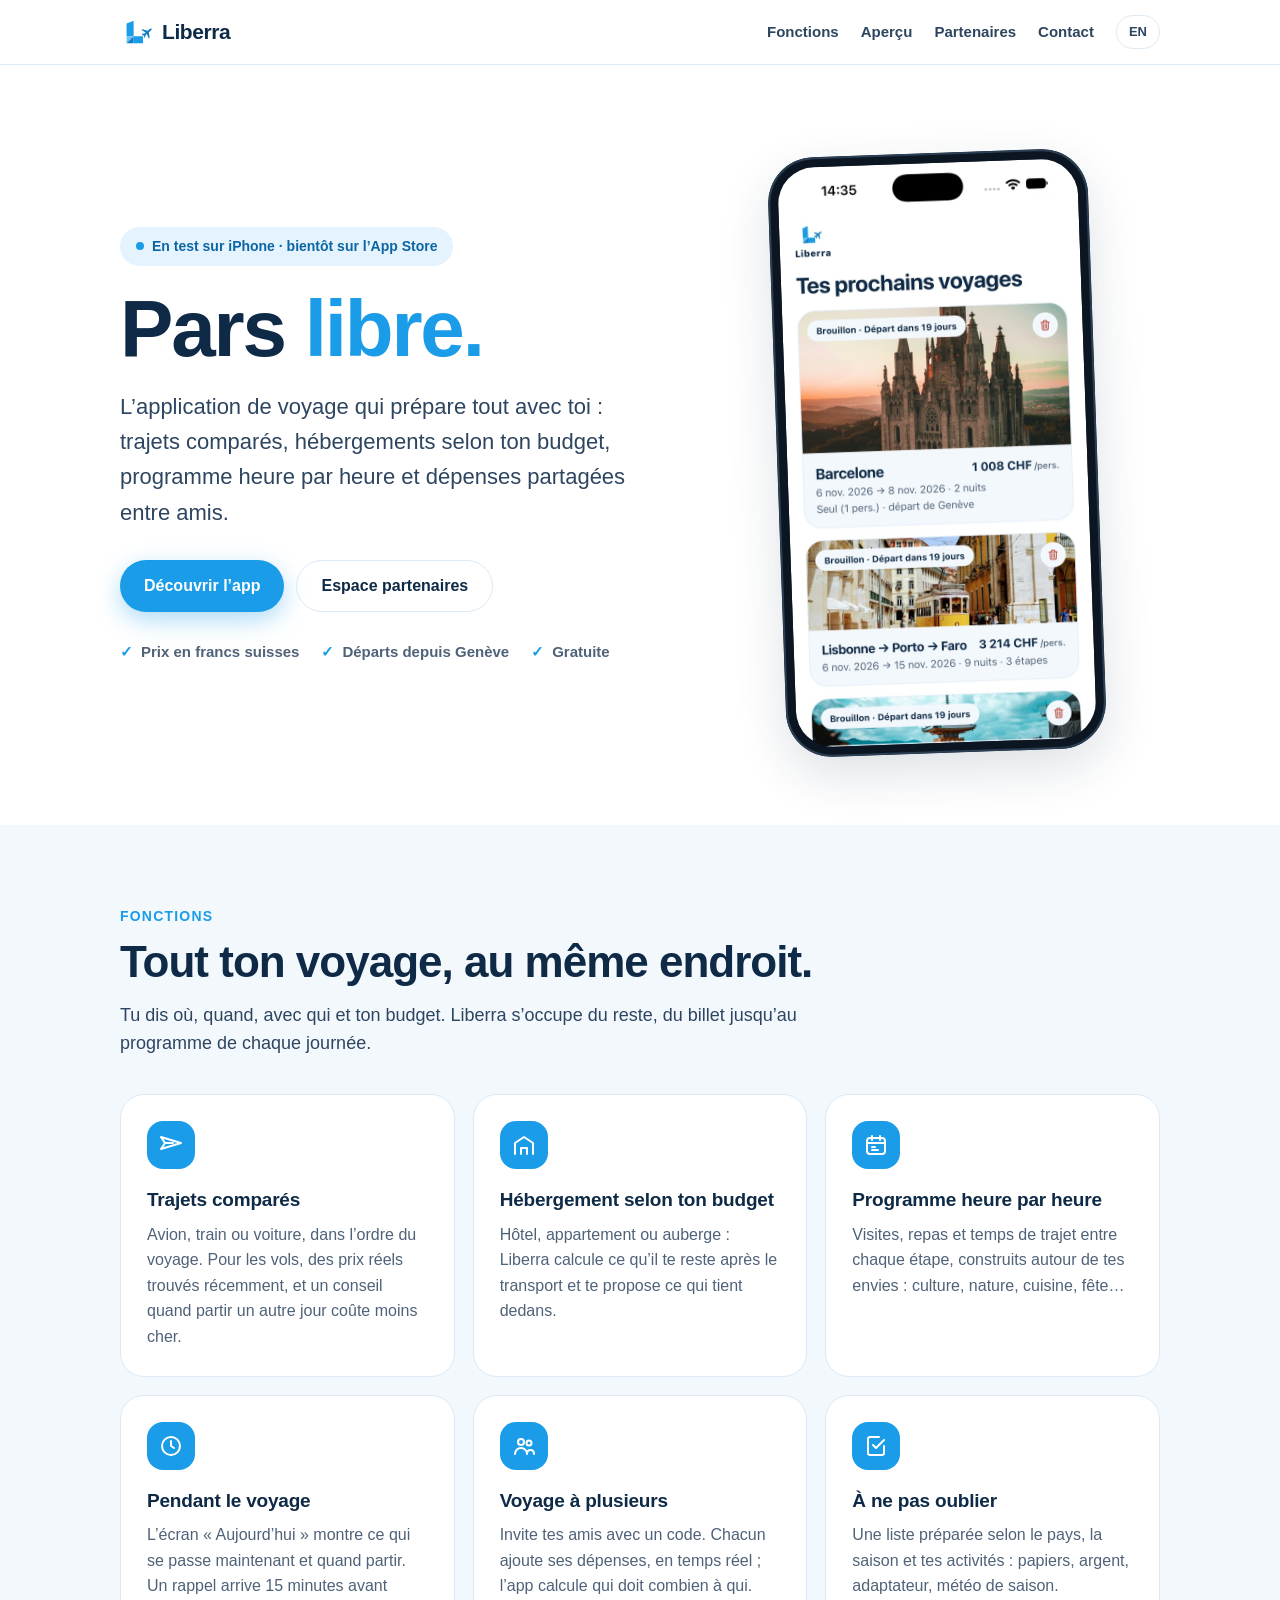
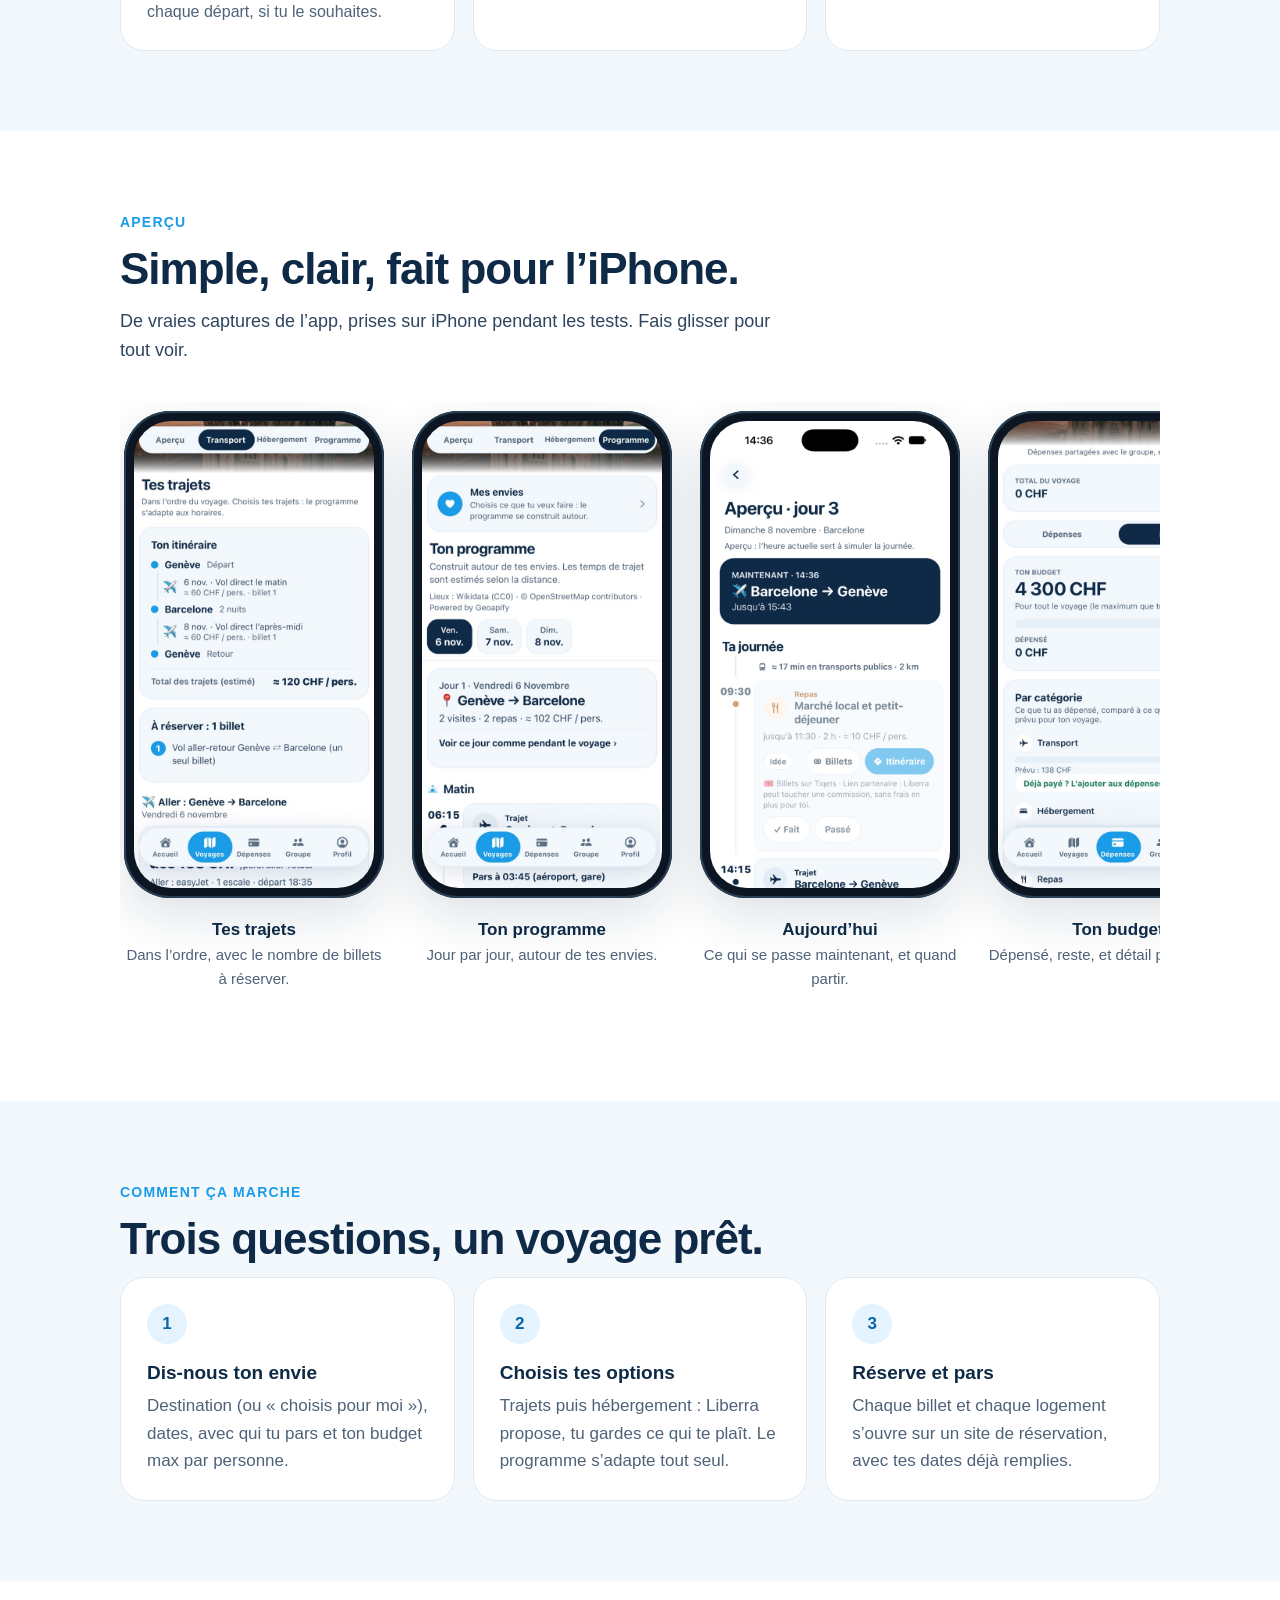
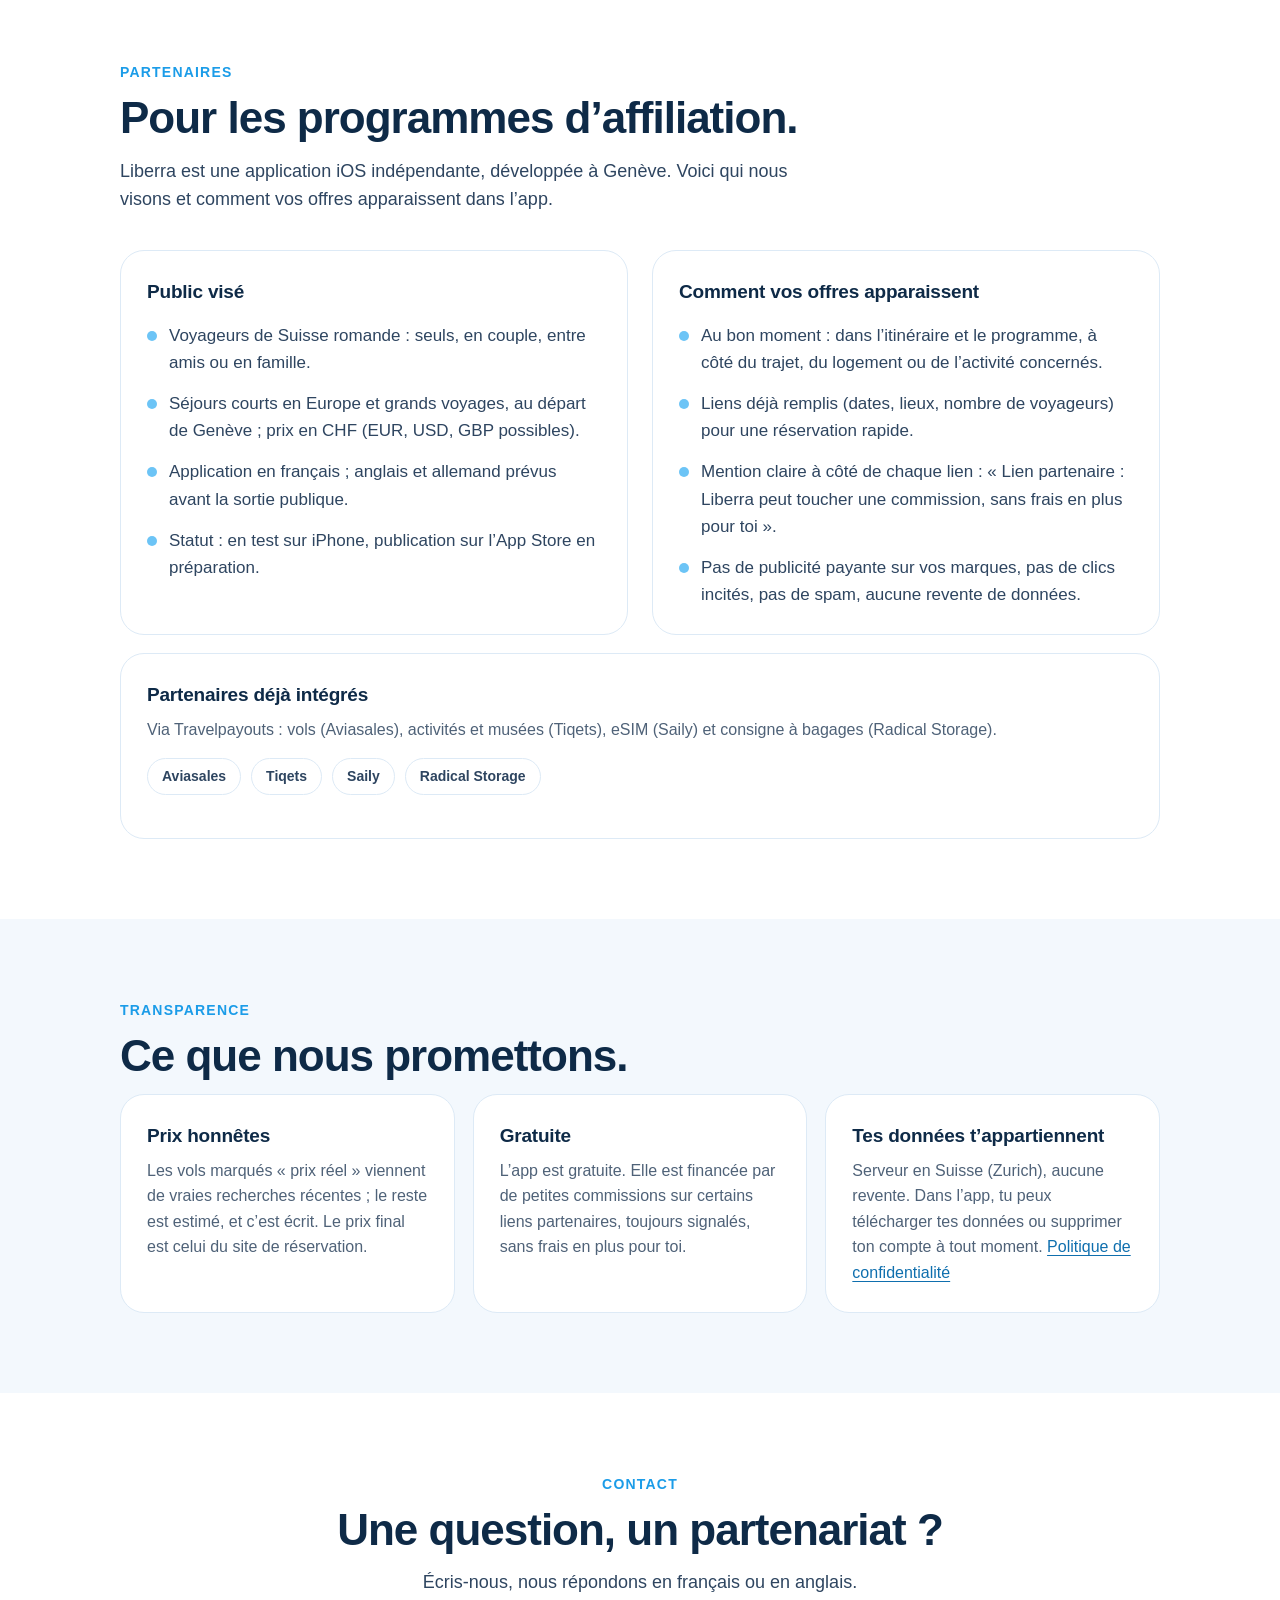
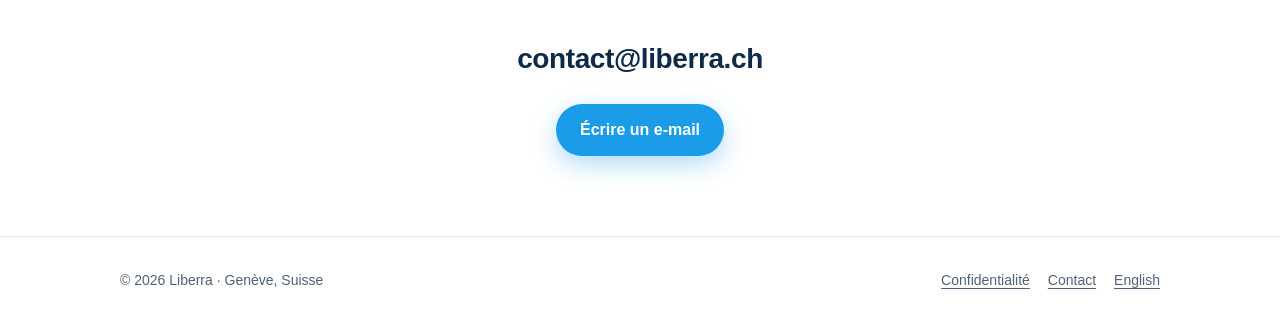
==== commit fc4fcd6d: "Domaine liberra.ch : politique de confidentialité à jour (carnet, souvenirs, photos), page Contact, " ====
--- a/index.html
+++ b/index.html
@@ -11,9 +11,9 @@
   <meta property="og:title" content="Liberra · Pars libre.">
   <meta property="og:description" content="L’application de voyage pour iPhone qui prépare tout avec toi : trajets, hébergements, programme et dépenses du groupe.">
   <meta property="og:type" content="website">
-  <meta property="og:image" content="https://waly2007.github.io/liberra-site/img/accueil.jpg">
-  <link rel="alternate" hreflang="fr" href="https://waly2007.github.io/liberra-site/">
-  <link rel="alternate" hreflang="en" href="https://waly2007.github.io/liberra-site/en/">
+  <meta property="og:image" content="https://liberra.ch/img/accueil.jpg">
+  <link rel="alternate" hreflang="fr" href="https://liberra.ch/">
+  <link rel="alternate" hreflang="en" href="https://liberra.ch/en/">
   <link rel="icon" type="image/svg+xml" href="data:image/svg+xml,%3Csvg xmlns='http://www.w3.org/2000/svg' viewBox='0 0 170 170'%3E%3Cg transform='translate(-24 3)'%3E%3Cpolygon points='52,46 82,34 82,100 52,100' fill='%231B9CE8'/%3E%3Cpolygon points='52,100 82,100 52,130' fill='%236CC4F6'/%3E%3Cpolygon points='82,100 82,130 52,130' fill='%230F7FC4'/%3E%3Cpolygon points='82,100 122,100 122,130 82,130' fill='%231B9CE8'/%3E%3Cg transform='translate(142 82) rotate(50) scale(0.7)'%3E%3Cpath d='M0 -30 C4 -30 6 -24 6 -18 L6 -4 L34 14 L34 21 L6 12 L6 24 L14 32 L14 37 L0 33 L-14 37 L-14 32 L-6 24 L-6 12 L-34 21 L-34 14 L-6 -4 L-6 -18 C-6 -24 -4 -30 0 -30 Z' fill='%230F7FC4'/%3E%3C/g%3E%3C/g%3E%3C/svg%3E">
   <link rel="stylesheet" href="style.css?v=2">
 </head>
@@ -187,9 +187,9 @@
         <p class="kicker">Contact</p>
         <h2>Une question, un partenariat&nbsp;?</h2>
         <p class="intro">Écris-nous, nous répondons en français ou en anglais.</p>
-        <span class="mail">contact.liberra@gmail.com</span>
+        <span class="mail">contact@liberra.ch</span>
         <div class="actions" style="justify-content:center;margin-top:0">
-          <a class="btn primary" href="mailto:contact.liberra@gmail.com">Écrire un e-mail</a>
+          <a class="btn primary" href="mailto:contact@liberra.ch">Écrire un e-mail</a>
         </div>
       </div>
     </section>
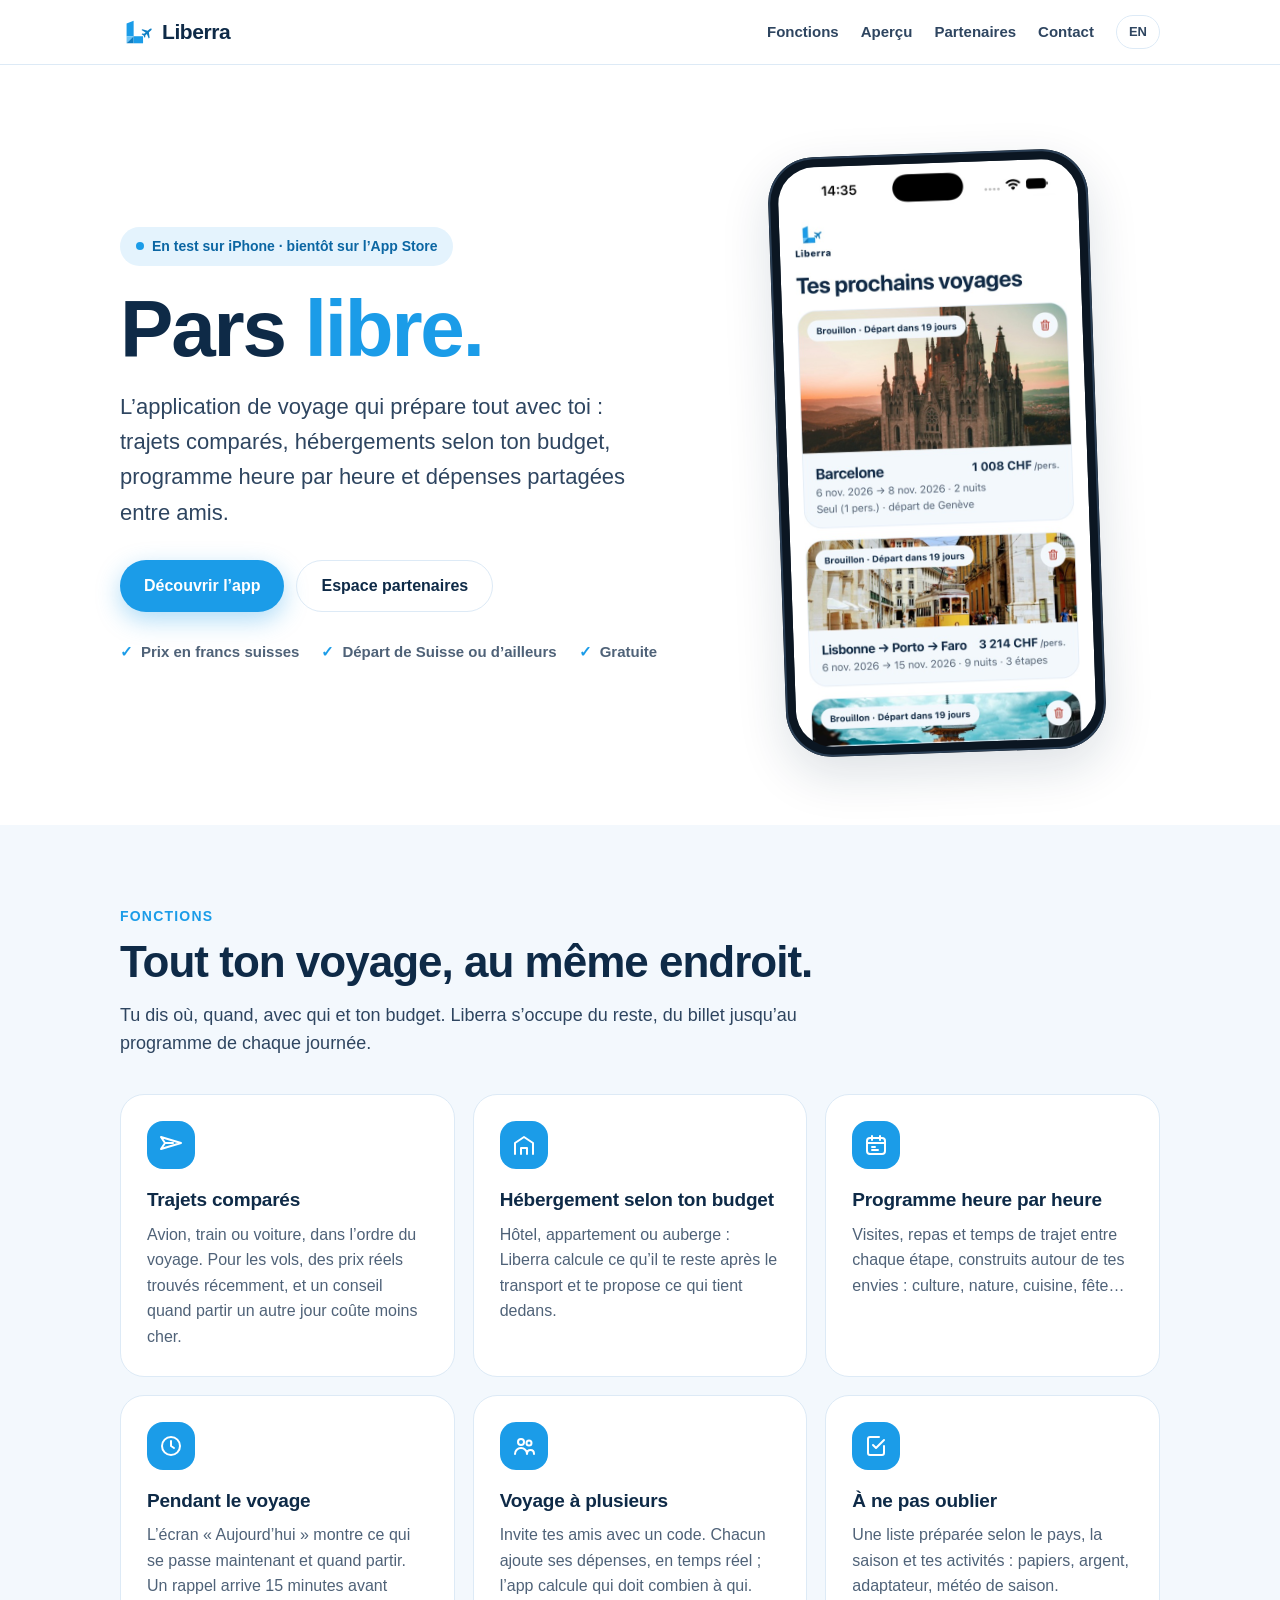
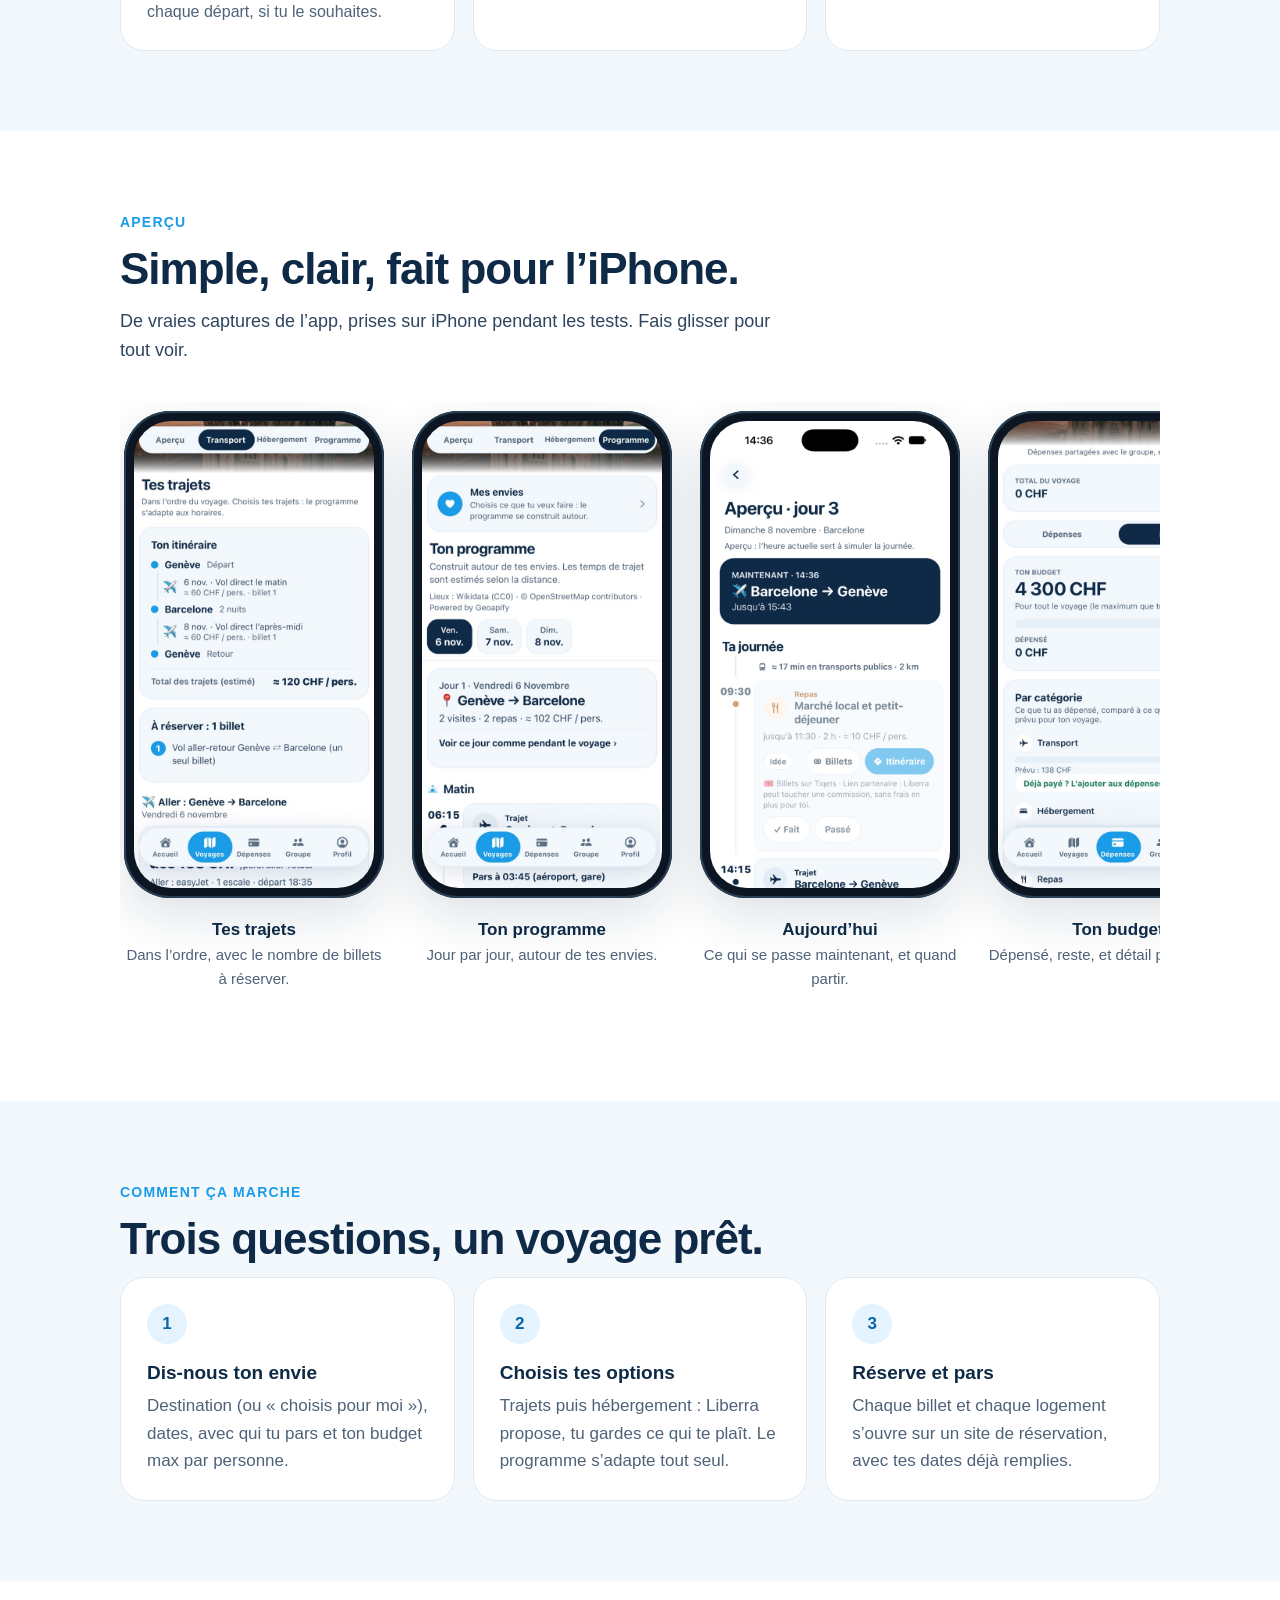
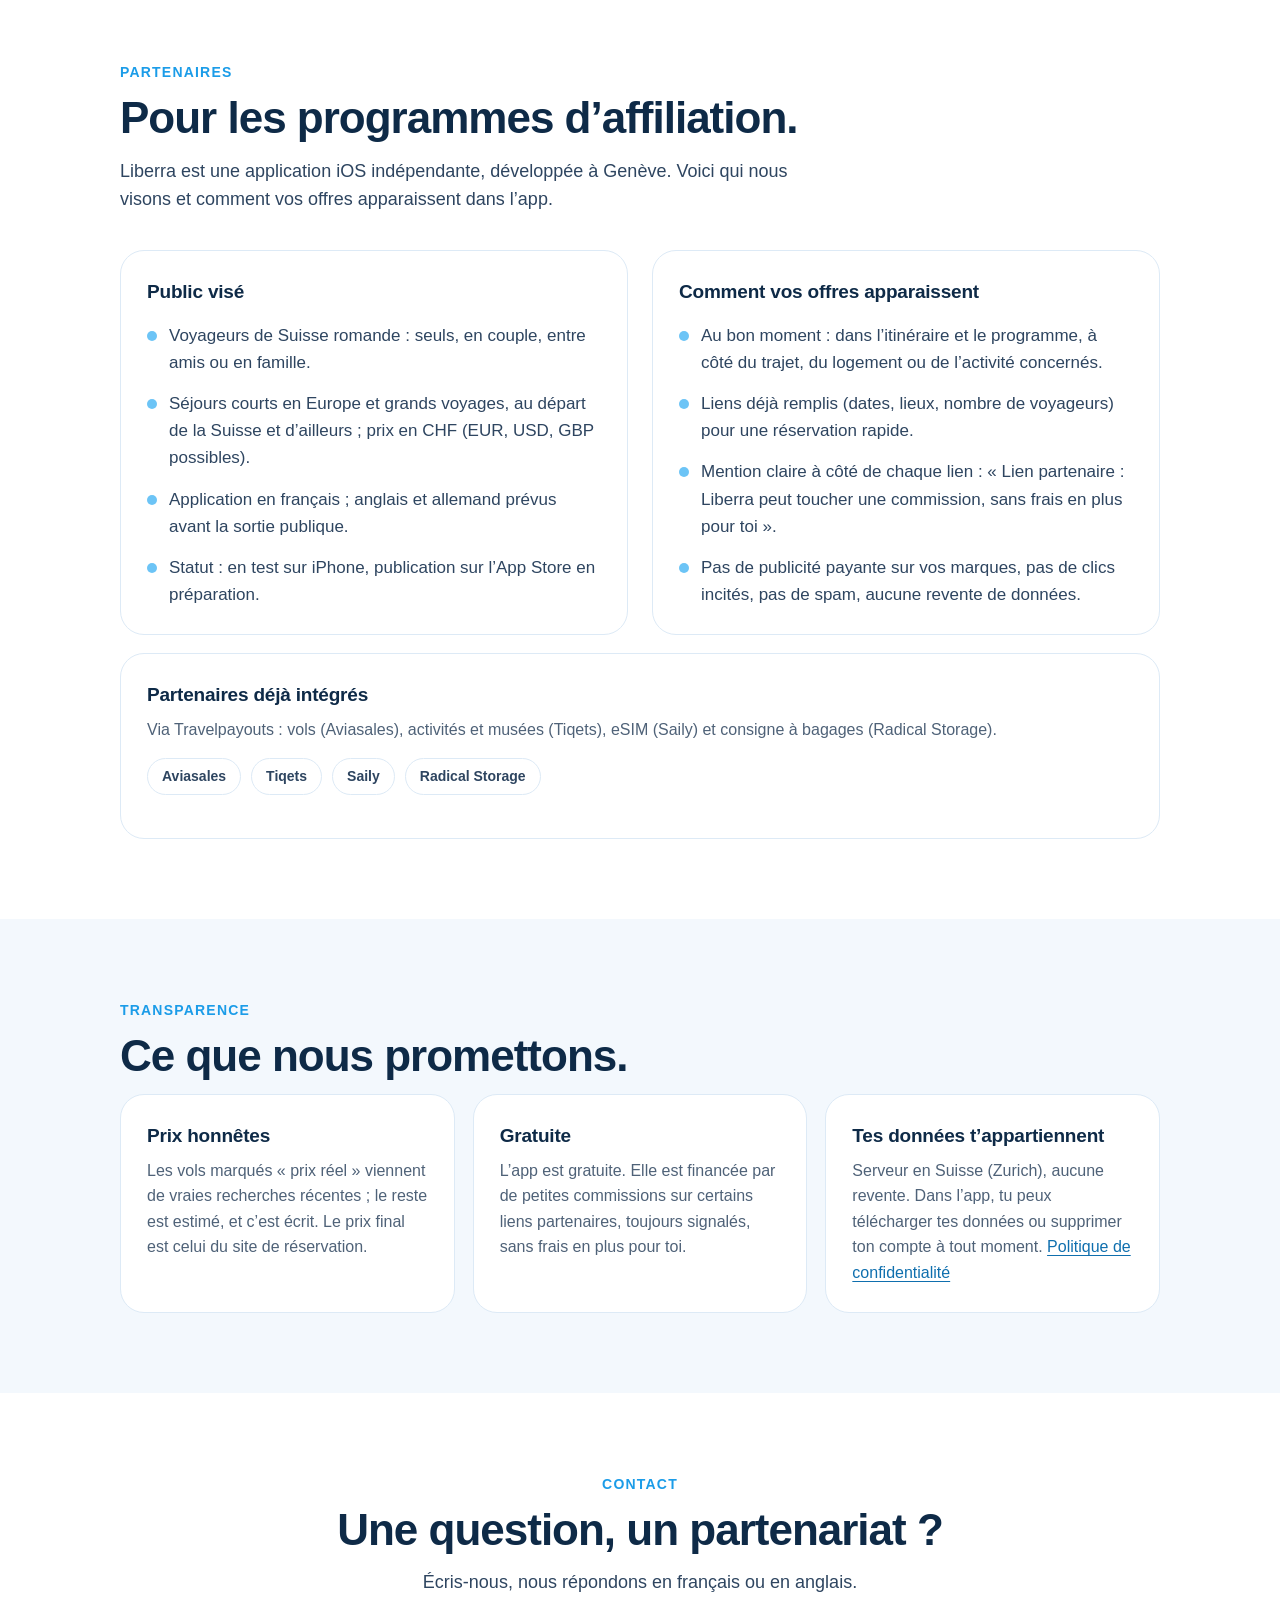
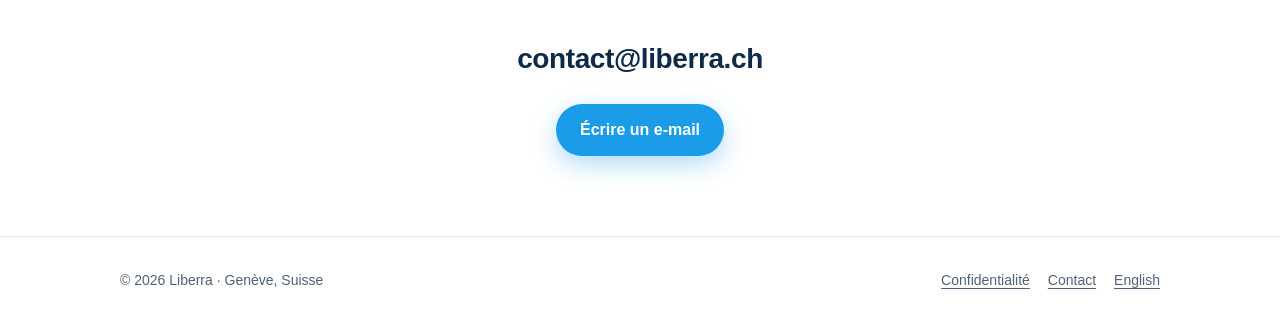
==== commit 98fc5f1f: "Départ de Suisse ou d'ailleurs (plus « depuis Genève ») Co-Authored-By: Claude Opus 5.5 <noreply@ant" ====
--- a/index.html
+++ b/index.html
@@ -47,7 +47,7 @@
           </div>
           <ul class="facts">
             <li>Prix en francs suisses</li>
-            <li>Départs depuis Genève</li>
+            <li>Départ de Suisse ou d’ailleurs</li>
             <li>Gratuite</li>
           </ul>
         </div>
@@ -145,7 +145,7 @@
             <h3>Public visé</h3>
             <ul class="list">
               <li>Voyageurs de Suisse romande&nbsp;: seuls, en couple, entre amis ou en famille.</li>
-              <li>Séjours courts en Europe et grands voyages, au départ de Genève&nbsp;; prix en CHF (EUR, USD, GBP possibles).</li>
+              <li>Séjours courts en Europe et grands voyages, au départ de la Suisse et d’ailleurs&nbsp;; prix en CHF (EUR, USD, GBP possibles).</li>
               <li>Application en français&nbsp;; anglais et allemand prévus avant la sortie publique.</li>
               <li>Statut&nbsp;: en test sur iPhone, publication sur l’App Store en préparation.</li>
             </ul>
